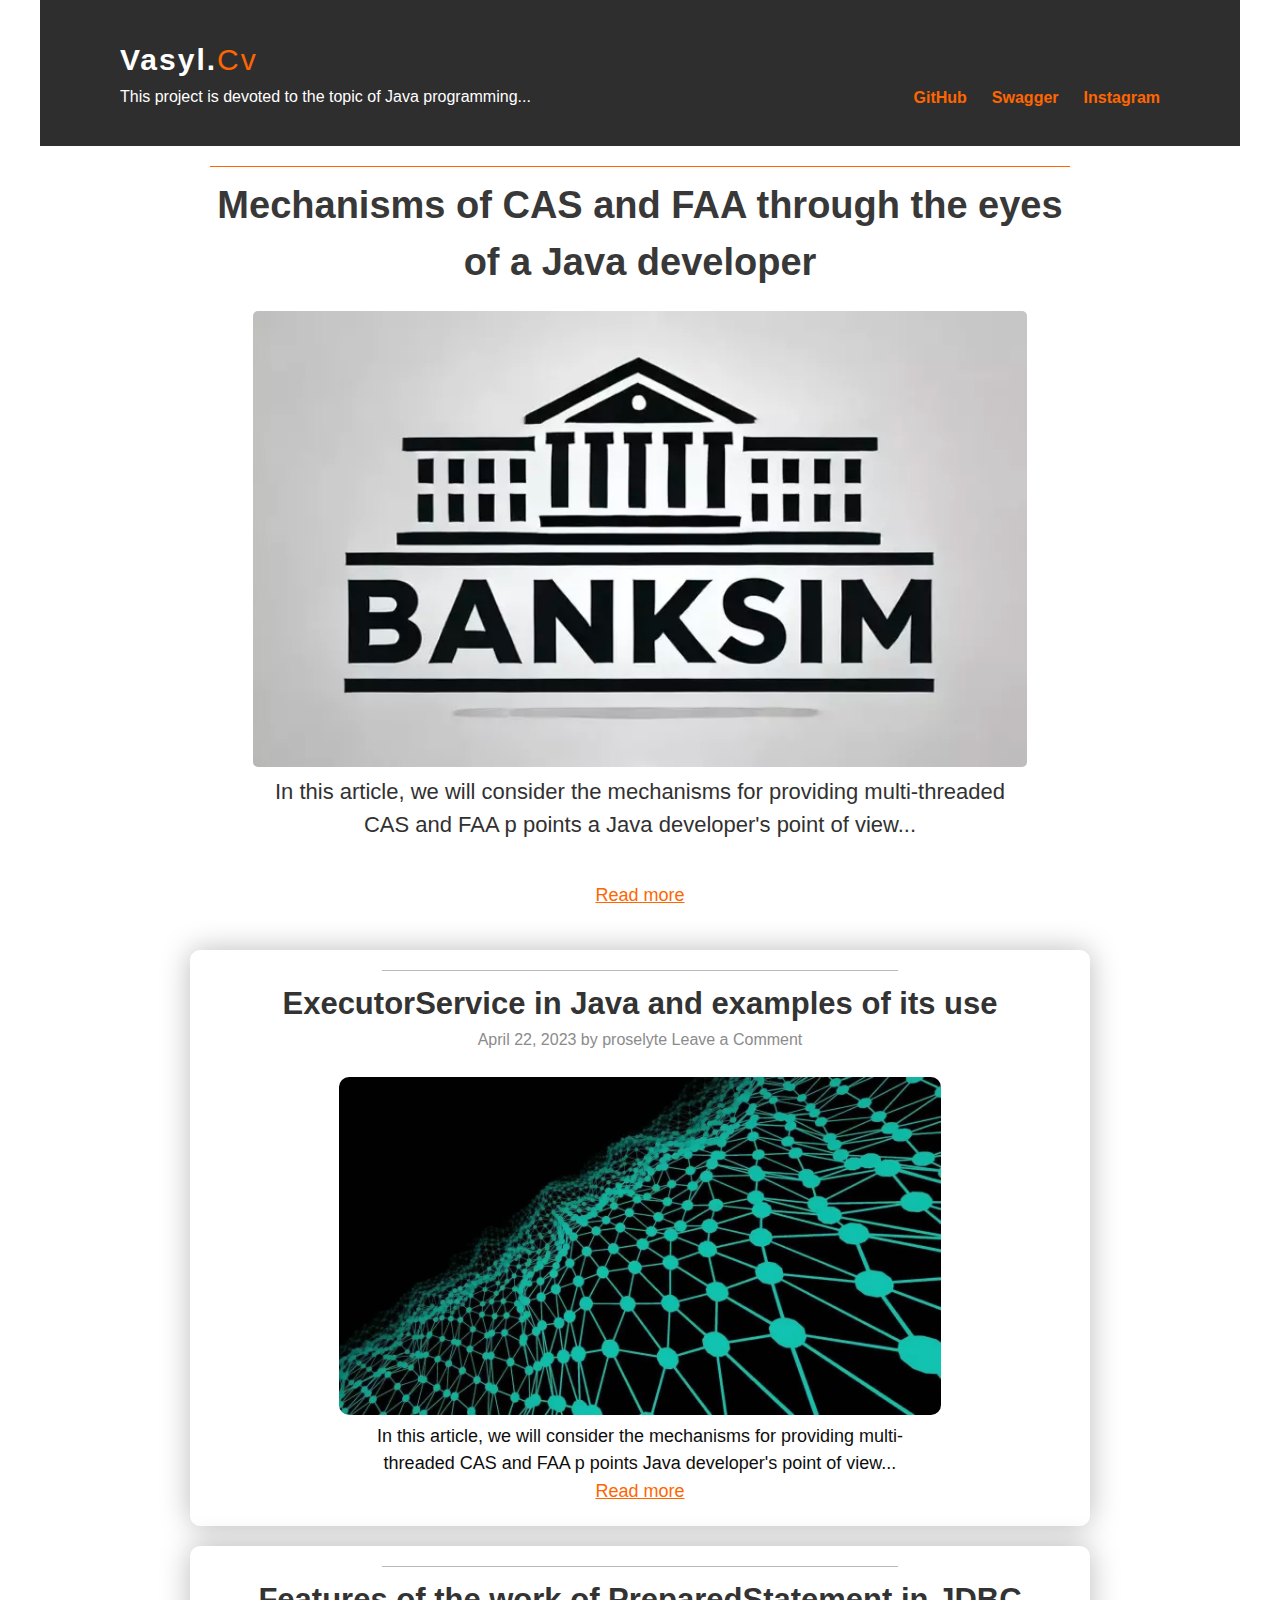
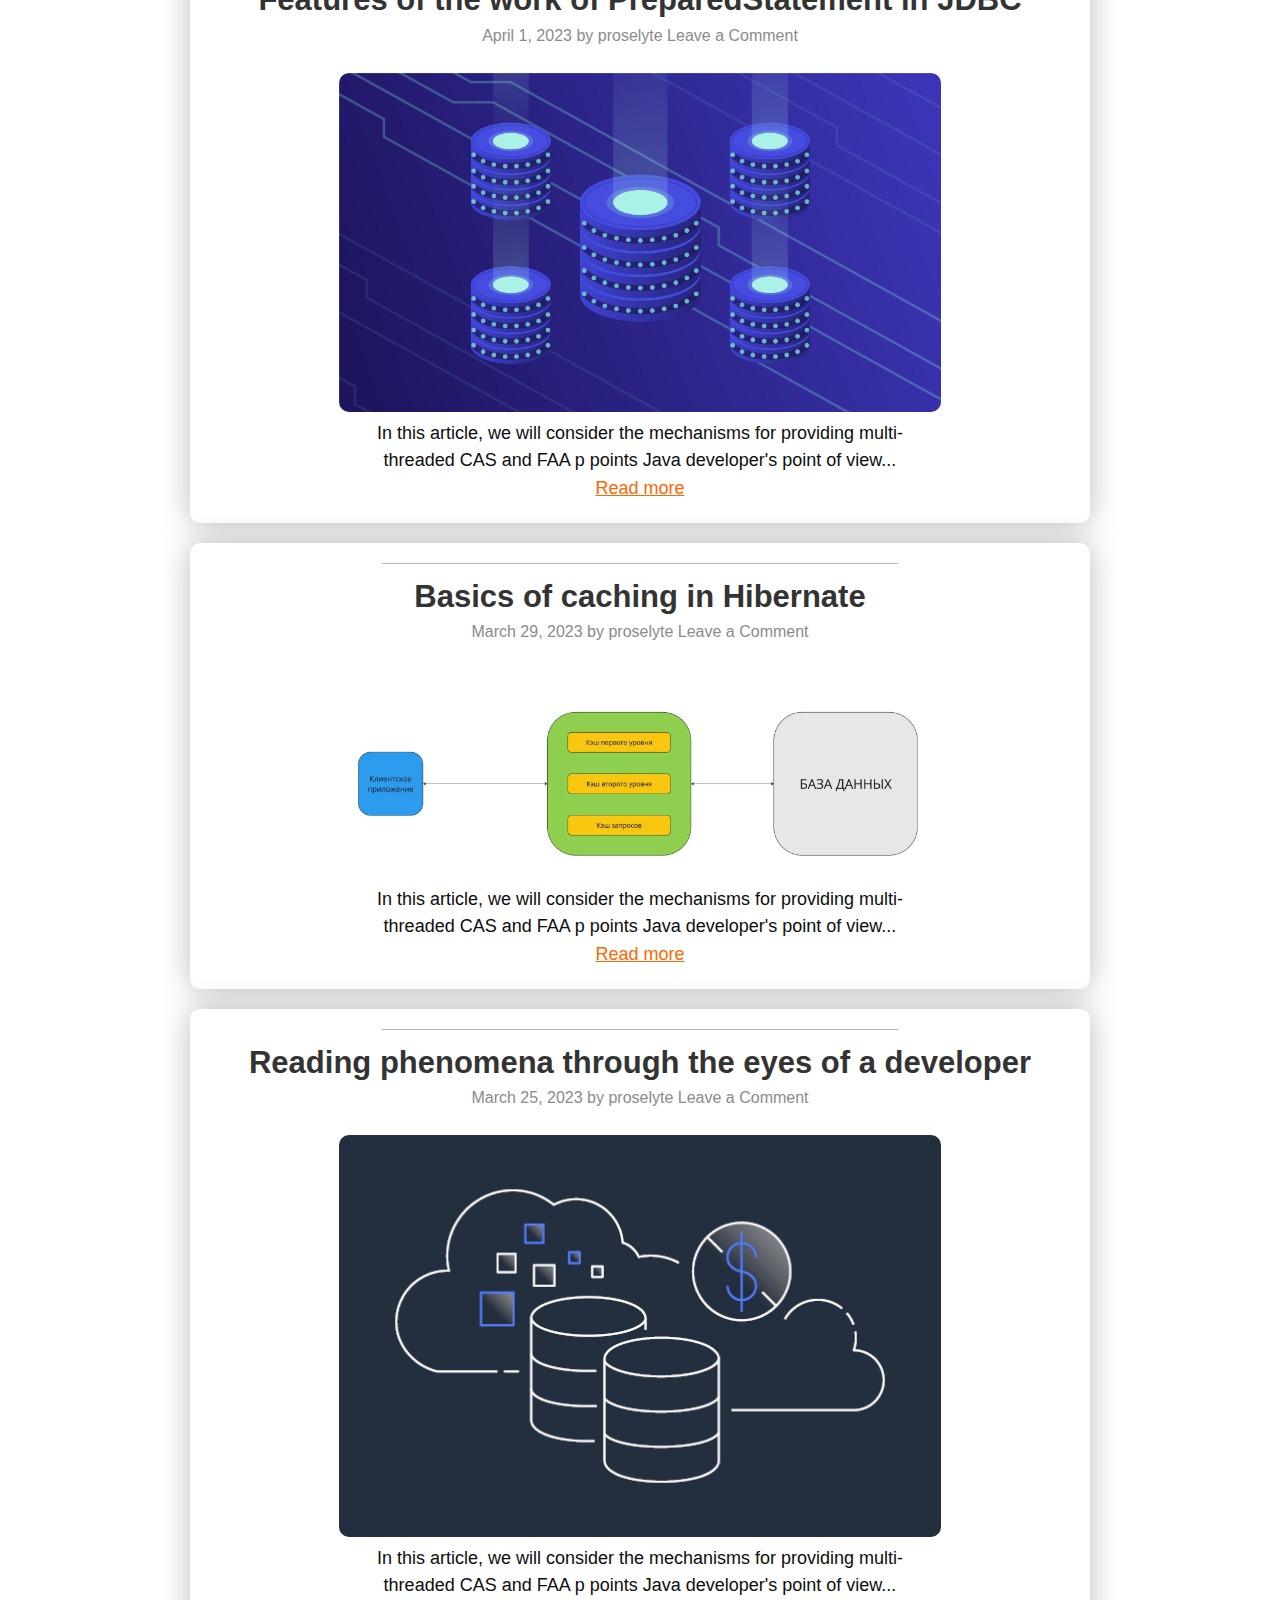
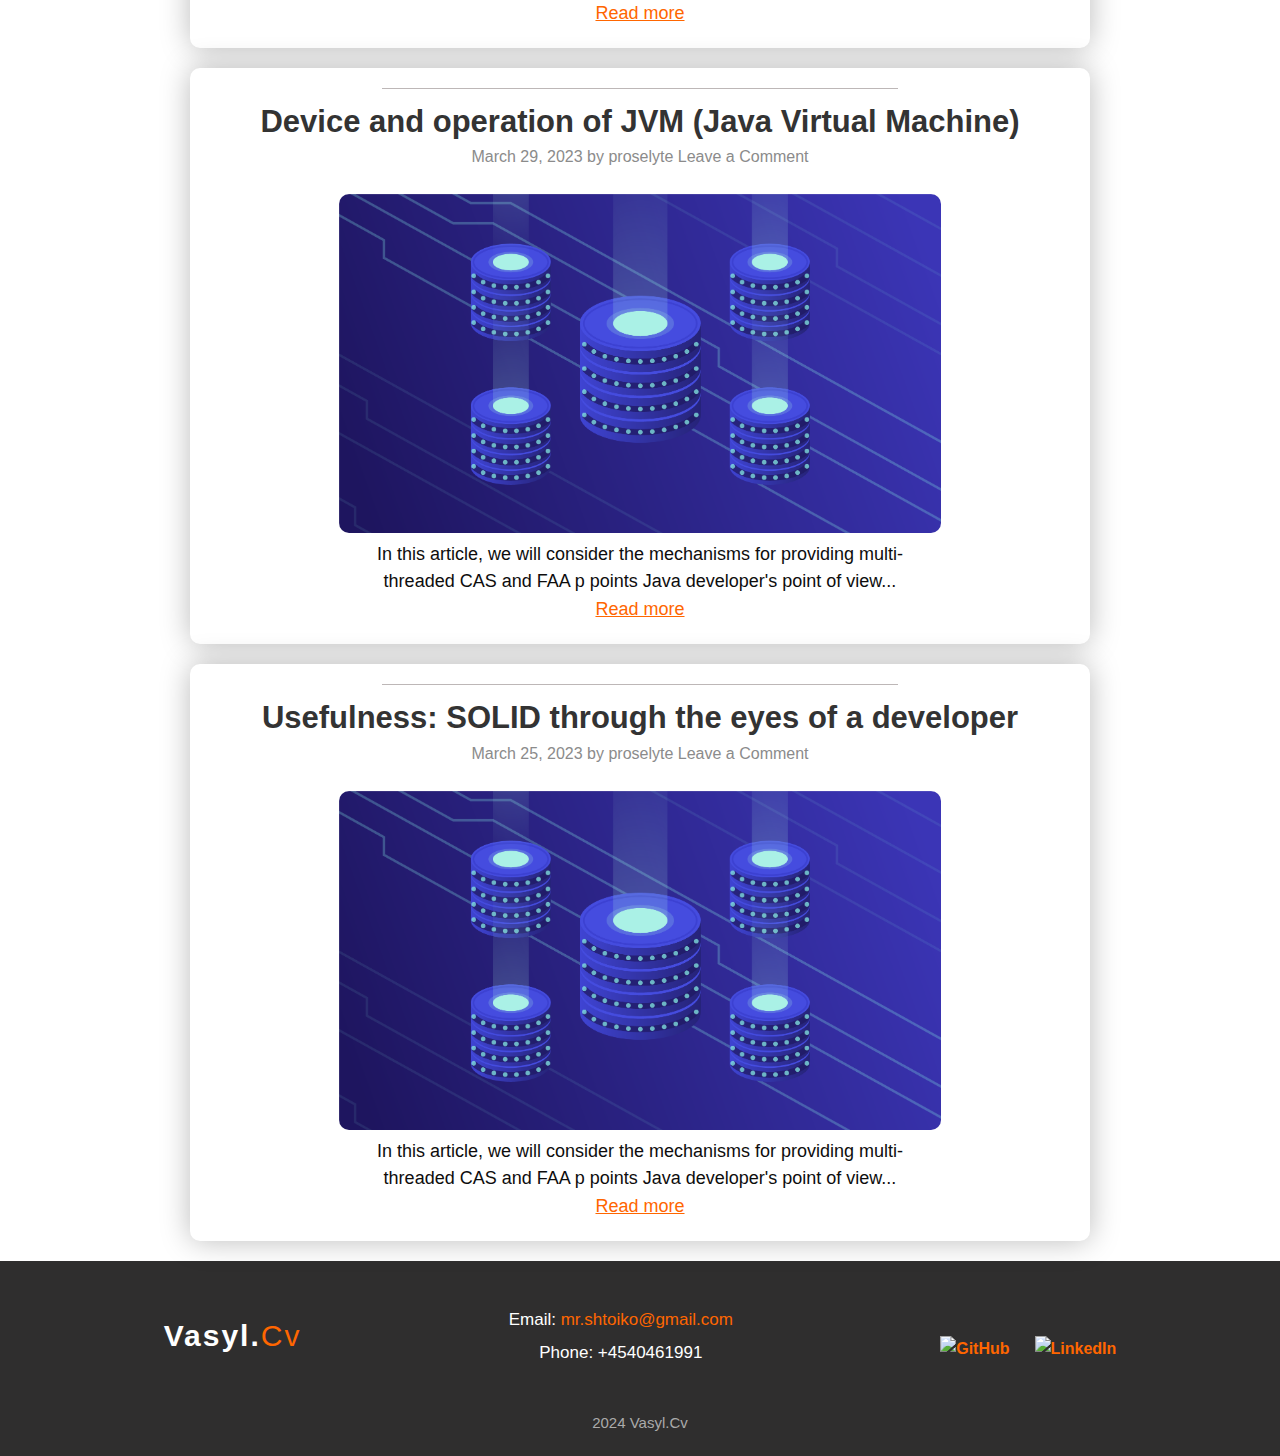
==== post.html @ ed732b1d "Init commit" ====
<!DOCTYPE html>
<html lang="uk">

<head>
  <meta charset="UTF-8">
  <meta name="viewport" content="width=device-width, initial-scale=1.0">
  <title>CV/Project</title>
  <link rel="stylesheet" href="css/styles.css">
  <link rel="stylesheet" href="css/responsive.css">
  <link rel="icon" type="image/png" href="./img/icons.png">
</head>

<body>
  <header>
    <div class="fixed-post" id="fixedPost">
      <div class="footer-logo">
        <div class="logo">
          <a href="index.html" class="logo-link">
            <h1 class="logo-vc">Vasyl.<span class="logo-span">Cv</span></h1>
          </a>
        </div>
        <p class="short-description">This project is devoted to the topic of Java programming...</p>
        <p class="full-description"></p>
      </div>

      <div class="social-linka">
        <a href="https://github.com/ShtoikoVasyl" class="social-linker">GitHub</a>
        <a href="https://www.linkedin.com/in/your-profile" class="social-linker">Swagger</a>
        <a href="https://www.instagram.com/your-profile" class="social-linker">Instagram</a>

      </div>
    </div>
  </header>
  <main>
    <div style="box-shadow:none" class="post">
      <div style="background-color: #ff6600;" class="liner"></div>
      <h2 class="text-block1">Mechanisms of CAS and FAA through the eyes of a Java developer</h2>
      <img class="img-postarsr" src="./img/block1.webp" alt="Зображення 1">

      <p class="shortes-text">In this article, we will consider the mechanisms for providing multi-threaded CAS and FAA
        p
        points
        a Java developer's point of view...</p>
      <div style="display: flex;
    flex-direction: column;
    justify-content: center;
    align-items: center;
    gap: 20px;" class="full-text-container">
        <div class="full">
          <img class="img-postar" src="./img/block3.webp" alt="Зображення 2">
          <p>CAS (Compare-and-Swap) is one of the most common mechanisms for atomic operations...</p>
        </div>

        <div class="full">
          <img class="img-postar" src="./img/block3.webp" alt="Зображення 2">
          <p>CAS (Compare-and-Swap) is one of the most common mechanisms for atomic operations...</p>
        </div>

        <div class="full">
          <img class="img-postar" src="./img/block3.webp" alt="Зображення 2">
          <p>CAS (Compare-and-Swap) is one of the most common mechanisms for atomic operations...</p>
        </div>
      </div>

      <a href="javascript:void(0);" class="read-more" onclick="toggleText(this)" style="color: #ff6600;">Read more</a>
    </div>

    <div class="post">
      <div class="line"></div>
      <h2 class="text-block">ExecutorService in Java and examples of its use</h2>
      <p class="parg-block">April 22, 2023 by proselyte Leave a Comment</p>
      <img class="img-post" src="./img/block2.webp" alt="Зображення 2">
      <p class="short-text">In this article, we will consider the mechanisms for providing multi-threaded CAS and FAA p
        points
        Java developer's point of view...</p>

      <div class="full-text-container">
        <p class="full-text">Contents of the article: Introduction 1.1. Definition of CAS and FAA 1.2. Justification of
          the importance of atomic
          operations 1.3. A brief overview of the use of CAS and FAA in multithreaded applications. CAS
          (Compare-and-Swap) 2.1.
          Description
          CAS mechanism 2.2. Examples of using CAS in Java 2.2.1. AtomicInteger, AtomicLong and other examples...</p>
      </div>

      <a href="javascript:void(0);" class="read-more" onclick="toggleText(this)" style="color: #ff6600;">Read more</a>
    </div>

    <div class="post">
      <div class="line"></div>
      <h2 class="text-block">Features of the work of PreparedStatement in JDBC</h2>
      <p class="parg-block">April 1, 2023 by proselyte Leave a Comment</p>
      <img class="img-post" src="./img/block3.webp" alt="Зображення 3">
      <p class="short-text">In this article, we will consider the mechanisms for providing multi-threaded CAS and FAA p
        points
        Java developer's point of view...</p>

      <div class="full-text-container">
        <p class="full-text">Contents of the article: Introduction 1.1. Definition of CAS and FAA 1.2. Justification of
          the importance of atomic
          operations 1.3. A brief overview of the use of CAS and FAA in multithreaded applications. CAS
          (Compare-and-Swap) 2.1.
          Description
          CAS mechanism 2.2. Examples of using CAS in Java 2.2.1. AtomicInteger, AtomicLong and other examples...</p>
      </div>

      <a href="javascript:void(0);" class="read-more" onclick="toggleText(this)" style="color: #ff6600;">Read more</a>
    </div>

    <div class="post">
      <div class="line"></div>
      <h2 class="text-block">Basics of caching in Hibernate</h2>
      <p class="parg-block">March 29, 2023 by proselyte Leave a Comment</p>
      <img class="img-post" src="./img/block4.webp" alt="Зображення 4">
      <p class="short-text">In this article, we will consider the mechanisms for providing multi-threaded CAS and FAA p
        points
        Java developer's point of view...</p>

      <div class="full-text-container">
        <p class="full-text">Contents of the article: Introduction 1.1. Definition of CAS and FAA 1.2. Justification of
          the importance of atomic
          operations 1.3. A brief overview of the use of CAS and FAA in multithreaded applications. CAS
          (Compare-and-Swap) 2.1.
          Description
          CAS mechanism 2.2. Examples of using CAS in Java 2.2.1. AtomicInteger, AtomicLong and other examples...</p>
      </div>

      <a href="javascript:void(0);" class="read-more" onclick="toggleText(this)" style="color: #ff6600;">Read more</a>
    </div>

    <div class="post">
      <div class="line"></div>
      <h2 class="text-block">Reading phenomena through the eyes of a developer</h2>
      <p class="parg-block">March 25, 2023 by proselyte Leave a Comment</p>
      <img class="img-post" src="./img/block5.webp" alt="Зображення 5">
      <p class="short-text">In this article, we will consider the mechanisms for providing multi-threaded CAS and FAA p
        points
        Java developer's point of view...</p>

      <div class="full-text-container">
        <p class="full-text">Contents of the article: Introduction 1.1. Definition of CAS and FAA 1.2. Justification of
          the importance of atomic
          operations 1.3. A brief overview of the use of CAS and FAA in multithreaded applications. CAS
          (Compare-and-Swap) 2.1.
          Description
          CAS mechanism 2.2. Examples of using CAS in Java 2.2.1. AtomicInteger, AtomicLong and other examples...</p>
      </div>

      <a href="javascript:void(0);" class="read-more" onclick="toggleText(this)" style="color: #ff6600;">Read more</a>
    </div>

    <div class="post">
      <div class="line"></div>
      <h2 class="text-block">Device and operation of JVM (Java Virtual Machine)</h2>
      <p class="parg-block">March 29, 2023 by proselyte Leave a Comment</p>
      <img class="img-post" src="./img/block3.webp" alt="Зображення 6">
      <p class="short-text">In this article, we will consider the mechanisms for providing multi-threaded CAS and FAA p
        points
        Java developer's point of view...</p>

      <div class="full-text-container">
        <p class="full-text">Contents of the article: Introduction 1.1. Definition of CAS and FAA 1.2. Justification of
          the importance of atomic
          operations 1.3. A brief overview of the use of CAS and FAA in multithreaded applications. CAS
          (Compare-and-Swap) 2.1.
          Description
          CAS mechanism 2.2. Examples of using CAS in Java 2.2.1. AtomicInteger, AtomicLong and other examples...</p>
      </div>

      <a href="javascript:void(0);" class="read-more" onclick="toggleText(this)" style="color: #ff6600;">Read more</a>
    </div>

    <div class="post">
      <div class="line"></div>
      <h2 class="text-block">Usefulness: SOLID through the eyes of a developer</h2>
      <p class="parg-block">March 25, 2023 by proselyte Leave a Comment</p>
      <img class="img-post" src="./img/block3.webp" alt="Зображення 3">
      <p class="short-text">In this article, we will consider the mechanisms for providing multi-threaded CAS and FAA p
        points
        Java developer's point of view...</p>

      <div class="full-text-container">
        <p class="full-text">Contents of the article: Introduction 1.1. Definition of CAS and FAA 1.2. Justification of
          the importance of atomic
          operations 1.3. A brief overview of the use of CAS and FAA in multithreaded applications. CAS
          (Compare-and-Swap) 2.1.
          Description
          CAS mechanism 2.2. Examples of using CAS in Java 2.2.1. AtomicInteger, AtomicLong and other examples...</p>
      </div>

      <a href="javascript:void(0);" class="read-more" onclick="toggleText(this)" style="color: #ff6600;">Read more</a>
    </div>
  </main>

  <footer class="footer">
    <div id="contact" class="container-footer">
      <div class="container-foot">
        <div class="footer-logo">
          <div class="logo">
            <h1 class="logo-vc">Vasyl.<span class="logo-span">Cv</span></h1>
          </div>
        </div>

        <div class="footer-contact">
          <p>Email: <a href="mailto:mr.shtoiko@gmail.com">mr.shtoiko@gmail.com</a></p>
          <p>Phone: +4540461991</p>
        </div>

        <div class="social-links">
          <a href="https://github.com/ShtoikoVasyl" class="social-link" target="_blank">
            <img src="https://img.icons8.com/ios-glyphs/30/ffffff/github.png" alt="GitHub">
          </a>
          <a href="https://linkedin.com/in/vasyl-shtoiko" class="social-link" target="_blank">
            <img src="https://img.icons8.com/ios-glyphs/30/ffffff/linkedin.png" alt="LinkedIn">
          </a>
        </div>
      </div>
      <p class="footer-rights">2024 Vasyl.Cv</p>
    </div>
  </footer>

  <script src="pejgin.js"></script>
</body>

</html>
---- css/styles.css ----
* {
  margin: 0;
  padding: 0;
  box-sizing: border-box;
}

html {
  scroll-behavior: smooth;
}

html,
body {
  height: 100%;
}

body {
  color: #333;
  font-family: 'Helvetica Neue', Helvetica, Arial, sans-serif;
  font-size: 16px;
  font-weight: 400;
  line-height: 1.625;
  background-color: #fff;
}

/* header */

header {
  background-color: #2f2e2e;
  color: #fff;
  padding: 15px 60px;

  max-width: 1200px;
  margin: 0 auto;
}

header .container {
  display: flex;
  justify-content: space-between;
  align-items: center;
  max-width: 1200px;
  margin: 0 auto;
}

.logo-vc {
  font-size: 34px;
  font-weight: 600;
  color: #fff;
  letter-spacing: 1px;
}

.logo-span {
  font-weight: 400;
  color: #ddd;
}

.logo-vc:hover {
  color: #f5f5f5;
  transition: color 0.3s ease;
}

.logo-span:hover {
  color: #ccc;
}

nav .nav-logo {
  list-style: none;
  display: flex;
  gap: 60px;
  margin-right: 40px;
}

nav ul li a {
  text-decoration: none;
  color: #fff;
  transition: color 0.3s;
}

nav ul li a:hover {
  color: #ff6600;
}

.hero-section {
  background-color: #ffffff;
  padding: 60px 20px;
  display: flex;
  align-items: center;
  justify-content: center;
}

.social-links {
  margin-top: 25px;
  display: flex;
  justify-content: center;
  gap: 15px;
}

.social-link {
  text-decoration: none;
  color: #ff6600;
  font-weight: bold;
  transition: color 0.3s;
}

.social-link:hover {
  color: #313030;
}

.container-hero-content {
  max-width: 1200px;
  display: flex;
  flex-direction: row;
  gap: 50px;
}

.profile-photo {
  /* width: 350px; */
  min-width: 300px;
  max-width: 100%;

  height: auto;
  border-radius: 10px;
  object-fit: cover;
}

.hero-text {
  max-width: 600px;
}

h1 {
  font-size: 48px;
  color: #3a3a3a;
}

.job-title {
  font-size: 30px;
  color: #363535;
  margin: 10px 0;
}

.intro {
  font-size: 18px;
  color: #333;
  margin-bottom: 18px;
}

.contact {
  font-size: 16px;
  color: #333;
}

.contact a {
  color: #68696a;
  text-decoration: none;
  font-weight: bold;
}

.contact a:hover {
  text-decoration: underline;
}

.gray-section {
  padding: 50px 20px;

}

/* < !-- Skills Section --> */

.text-java {
  font-size: 18px;
  color: #363535;
  margin: 10px 0 auto;
  width: 100%;
  text-align: center;
}

.skills-section {
  padding: 40px 0;
  background-color: #f9f9f9;
}

.skills-grid {
  display: flex;
  justify-content: space-around;
  max-width: 1200px;
  margin: 0 auto;
}

.skills-column {
  width: 35%;
}

.skills-column h3 {
  font-size: 32px;
  margin-bottom: 15px;
  color: #333;
}

.skills-column ul {
  list-style-type: none;
  padding: 0;

}

.skills-column li {
  font-size: 18px;
  margin-bottom: 10px;
  padding-left: 10px;
  position: relative;
}

.skills-column li::before {
  content: "✔";
  position: absolute;
  left: -10px;
  color: #ff6600;
}

.noti {
  border-top: 2px solid #000000;
  width: 97%;
  margin: 20px auto;
}

.experience-section {
  padding: 40px 20px;
  background-color: #f8f8f8;
}

.experience-grid {
  max-width: 900px;
  margin: 0 auto;
  display: flex;
  flex-direction: column;
  gap: 30px;
}

.experience-item {
  background-color: white;
  padding: 20px;
  border-radius: 8px;
  box-shadow: 0 8px 8px rgba(0, 0, 0, 0.1);
  transition: box-shadow 0.3s ease;
}

.experience-item:hover {
  box-shadow: 0 4px 16px rgba(0, 0, 0, 0.2);
}

.experience-item h3 {
  font-size: 26px;
  color: #282727;
  margin-bottom: 7px;
}

.text-grid {
  font-size: 18px;
  color: #282727;
  margin-bottom: 5px;
  margin-top: 7px;
}

.experience-item .company {
  font-size: 16px;
  color: #908d8d;
  margin-bottom: 10px;
}

.experience-item ul {
  list-style-type: disc;
  padding-left: 20px;
}

.experience-item ul li {
  font-size: 16px;
  margin-bottom: 5px;
}

.container-gray {
  max-width: 1200px;
  margin: 0 auto;
}

.text-gray {
  font-size: 38px;
  color: #3a3a3a;
  text-align: center;
  margin-bottom: 30px;
}

.info-grid {
  display: flex;
  gap: 40px;
  margin-bottom: 40px;
}

.info-image img {
  max-width: 100%;
  border-radius: 10px;
}

ul {
  list-style-type: disc;
  padding-left: 20px;
}

.stats-grid {
  display: flex;
  justify-content: space-between;
  text-align: center;
  gap: 20px;
}

.stat-item {
  background-color: #ffffff;
  padding: 20px;
  border-radius: 10px;
  flex: 1;
}


.text-gray1 {
  font-size: 38px;
  color: #3a3a3a;
  text-align: center;
  margin-bottom: 40px;
  font-weight: bold;
  text-transform: uppercase;
  letter-spacing: 1px;
}

.timeline {
  position: relative;
  max-width: 900px;
  margin: 0 auto;
  padding: 20px 0;
}

.timeline-item {
  display: flex;
  justify-content: flex-start;
  align-items: center;
  margin-bottom: 30px;
  position: relative;
}

.timeline-icon {
  width: 60px;
  height: 60px;
  border-radius: 50%;
  display: flex;
  justify-content: center;
  align-items: center;
  margin-right: 20px;
}

.timeline-icon img {
  width: 45px;
  height: 45px;
}

.timeline-content {
  background-color: #e6e6e663;
  padding: 20px;
  border-radius: 8px;
  box-shadow: 0 2px 8px rgb(26 26 26 / 58%);
  flex-grow: 1;
}

.text-item {
  font-size: 26px;
  color: #181818;
  margin: 0 0 5px;
  font-weight: 600;
}

.timeline-content .date {
  font-size: 15px;
  color: #858484;
  margin-bottom: 10px;
  display: block;
}

.paragr {
  font-size: 17px;
  margin: 0;
  line-height: 1.6;
}

@media (max-width: 768px) {
  .timeline {
    padding: 0 20px;
  }

  .timeline-icon {
    margin-bottom: 10px;
  }
}

/* footer */
.footer {
  background-color: #2f2e2e;
  color: #fff;
  padding: 20px 0;
  text-align: center;
}

.container-footer {
  display: flex;
  flex-direction: column;
  align-items: center;
}

.container-foot {
  display: flex;
  justify-content: space-around;
  align-items: center;
  max-width: 1200px;
  width: 100%;
  padding: 20px;
  flex-wrap: wrap;
}

/* Лого */
.footer-logo .logo-vc {
  font-size: 30px;
  font-weight: bold;
  color: #fff;
  margin: 0;
  letter-spacing: 2px;
}

.footer-logo .logo-span {
  color: #ff6600;
}

/* Контактна інформація */
.footer-contact p {
  margin: 5px 0;
  font-size: 17px;
}

.footer-contact a {
  color: #ff6600;
  text-decoration: none;
}

.footer-contact a:hover {
  text-decoration: underline;
}

/* Соціальні лінки */
.social-links {
  display: flex;
  gap: 25px;
}

.social-link img {
  width: 40px;
  height: 40px;
  transition: transform 0.3s ease;
}

.social-link:hover img {
  transform: scale(1.2);
}

.footer-rights {
  margin-top: 20px;
  font-size: 15px;
  color: #aaa;
}

@media (max-width: 768px) {
  .container {
    flex-direction: column;
    align-items: center;
    text-align: center;
  }

  .social-links {
    margin-top: 20px;
  }
}

/*  */

.fixed-post {
  background-color: #2f2e2e;
  padding: 20px;
  width: 100%;
  top: 0;
  left: 0;
  z-index: 10;
  overflow: hidden;
  max-height: 150px;
  transition: max-height 0.3s ease-in-out;

  display: flex;
  align-items: center;
  justify-content: space-between;
  align-content: center;
  flex-wrap: nowrap;
  flex-direction: row;
}

.social-linka {
  display: flex;
  gap: 25px;
  font-size: 16px;
  margin-top: 50px;
}


.social-linker {
  text-decoration: none;
  color: #ff6600;
  font-weight: bold;
  transition: color 0.3s;
}

.social-linker:hover {
  color: #ffffff;
}

.full-description {
  display: none;
  margin-top: 10px;
}

#postContainer {
  display: none;
  margin-top: 200px;
  padding: 20px;
}

.logo-link {
  text-decoration: none;
  color: inherit;
}

.full-text-container {
  max-height: 0;
  opacity: 0;
  overflow: hidden;
  transition: max-height 0.5s ease, opacity 0.5s ease;
}

.full-text-container.open {
  max-height: max-content;
  opacity: 1;
}

.short-text {
  display: block;
  width: 64%;
  margin: 0 auto;
  font-size: 18px;
  line-height: 1.5;
  color: #0e0d0d;
}

.full-text {
  width: 64%;
  margin: 0 auto;
  font-size: 18px;
  line-height: 1.5;
  color: #0e0d0d;
}

.read-more {
  font-size: 18px;
}

main {
  display: flex;
  flex-direction: column;
  justify-content: center;
  align-items: center;
  padding: 0 20px;
}

.post {
  background-color: white;
  padding: 20px;
  margin-bottom: 20px;
  border-radius: 10px;
  box-shadow: 0 0 30px rgb(0 0 0 / 27%);
  text-align: center;
  max-width: 900px;
}

.img-postar {
  width: 100%;
}

.liner {
  margin: 0 auto;
  width: 100%;
  height: 1px;
  background-color: #bdb7b7;
  margin-bottom: 10px;
}

.post-glav {
  background-color: white;
  padding: 20px;
  margin-bottom: 20px;
  border-radius: 10px;
  text-align: center;
  max-width: 1200px;
}


.img-postarsr {
  width: 90%;
  height: auto;
  border-radius: 5px;
  margin-top: 20px;

}

.full {
  display: flex;
  align-content: center;
  justify-content: center;
  align-items: center;
  gap: 40px;
  width: 90%;
  margin: 0 auto;
}

.img-postar {
  max-width: 100%;
  height: auto;
  border-radius: 5px;
  width: 360px;
  height: 160px;
}

#toggleButton {
  padding: 10px 20px;
  margin-top: 10px;
  background-color: #ff6600;
  color: white;
  border: none;
  border-radius: 5px;
  cursor: pointer;
}

#toggleButton:hover {
  background-color: #d55a07;
}

/* Стилі для лінії перед блоком */
.line {
  margin: 0 auto;
  width: 60%;
  height: 1px;
  background-color: #bdb7b7;
  margin-bottom: 10px;
}

.text-block {
  font-size: 31px;
  line-height: 1.5;
  color: #333;
}

.text-block1 {
  font-size: 38px;
  line-height: 1.5;
  color: #393838;
}

.img-post {
  width: 70%;
  border-radius: 10px;
  height: auto;
}

.shortes-text {
  display: block;
  width: 90%;
  margin: 0 auto;
  font-size: 22px;
  line-height: 1.5;
  color: #323131;
  margin-bottom: 40px;
}

.parg-block {
  font-size: 16px;
  line-height: 1.5;
  color: #8b8b8b;
  margin-bottom: 25px;
}

.parg-block1 {
  font-size: 18px;
  line-height: 1.5;
  color: #0e0d0d;
  width: 64%;
  margin: 0 auto;
}

.prifile-section {
  background: linear-gradient(135deg, #ffffff, #d7d3c9, #ffffff);
  max-width: 1200px;
  padding: 40px 20px;
  margin: 0 auto;
}



.container-hero-content {
  display: flex;
  justify-content: center;
  align-items: center;
  flex-wrap: nowrap;
  /* flex-wrap: wrap; дозволить елементам переноситися */

  flex-direction: row;
}

.profile-foto {
  min-width: 360px;
}

.profile-foto-square {
  /* max-width: 100%; */
  /* width: 200px; */
  min-width: 300px;

  height: 200px;
  object-fit: cover;
  margin-right: 30px;
  border: 5px solid #ff6600;
  /* Orange border */
  box-shadow: 0 4px 15px rgba(0, 0, 0, 0.1);
  /* Soft shadow */
}

.hero-text {
  max-width: 600px;
}

.intro {
  font-size: 1.1rem;
  line-height: 1.5;
  color: #333;
  /* Dark gray text */
  margin-bottom: 20px;
}

.btn-prfil {
  background-color: #ff6600;
  color: white;
  border: none;
  padding: 15px 50px;
  border-radius: 10px;
  cursor: pointer;
  font-size: 1.2rem;
  font-weight: bold;
  transition: background-color 0.3s ease;
}

.btn-prfil:hover {
  background-color: #e65c00;
  /* Darker orange */
}
---- css/responsive.css ----
/* Вирівнювання для маленьких екранів */
@media (max-width: 768px) {
  * {
    margin: 0;
    padding: 0;
    box-sizing: border-box;
  }

  html {
    scroll-behavior: smooth;
  }

  body {
    font-family: 'Poppins', sans-serif;
    background-color: #fff;
    color: #333;
  }

  header {
    padding: 15px 10px;
  }

  header .container {
    flex-direction: column;
    align-items: center;
    display: flex;
    gap: 10px;
  }

  .logo-vc {
    font-size: 28px;
  }

  nav .nav-logo {
    gap: 20px;
  }

  .hero-section {
    padding: 40px 20px;
  }

  .hero-text {
    max-width: 600px;
    text-align: center;
  }

  .gray-section {
    padding: 20px;
  }

  .noti {
    border-top: 2px solid #000000;
    width: 97%;
    margin: 20px auto;
    margin-top: -10px;
  }


  .text-gray {
    font-size: 38px;
    color: #3a3a3a;
    text-align: center;

  }

  .text-java {
    font-size: 18px;
    color: #363535;
    margin: 10px 0;
  }

  .info-image img {
    width: 100%;
    border-radius: 10px;
    height: 154px;

  }

  .skills-column h3 {
    font-size: 30px;
    margin-bottom: 15px;
    color: #333;
  }


  .skills-column li {
    font-size: 17px;
    margin-bottom: 7px;
    padding-left: 10px;
    position: relative;
  }

  .container-hero-content {
    flex-direction: column;
    align-items: center;
  }

  .profile-photo {
    width: 85%;
  }

  h1 {
    font-size: 38px;
  }

  .job-title {
    font-size: 24px;
  }

  .intro {
    font-size: 18px;
  }

  .contact {
    font-size: 16px;
  }

  .skills-grid {
    flex-direction: column;
    align-items: center;
  }

  .skills-column {
    width: 90%;
    margin-bottom: 20px;
    margin-left: 20px;
  }

  .experience-grid {
    flex-direction: column;
  }

  .experience-item {
    width: 100%;
  }

  .experience-section {
    padding: 50px 20px;
    background-color: #edecec;
  }

  .info-grid {
    flex-direction: column;
    align-items: center;
  }

  .stats-grid {
    flex-direction: column;
    gap: 20px;
  }

  .timeline {
    padding: 0 10px;
  }

  .timeline-content {
    background-color: #e6e6e663;
    padding: 20px;
    border-radius: 8px;
    box-shadow: 0 2px 8px rgb(26 26 26 / 58%);
    flex-grow: 1;
  }

  .container-foot {
    justify-content: space-between;
    align-items: center;
    max-width: 1200px;
    width: 100%;
    flex-wrap: wrap;
    display: flex;
    flex-direction: column;
    padding: 0;
  }

  .timeline-icon {
    margin-bottom: 10px;
  }

  .footer-contact p {
    font-size: 15px;
  }

  .footer-contact a {
    font-size: 15px;
  }

  .footer-rights {
    font-size: 14px;
  }

  /*  */

  .fixed-post {
    background-color: #2f2e2e;
    padding: 20px;
    position: fixed;
    width: 100%;
    top: 0;
    left: 0;
    z-index: 10;
    overflow: hidden;
    max-height: 180px;
    transition: max-height 0.3s ease-in-out;
    text-align: center;

    display: flex;
    flex-direction: column;
    align-items: center;
    justify-content: center;
  }


  .social-linka {
    display: flex;
    gap: 25px;
    font-size: 16px;
    margin-top: 5px;
  }

  #postContainer {
    display: none;
    margin-top: 165px;
    padding: 10px;
  }

  .line {
    margin: 0 auto;
    width: 100%;
    height: 1px;
    background-color: #bdb7b7;
    margin-bottom: 10px;
  }


  .text-block {
    font-size: 22px;
    line-height: 1.2;
    color: #333;
    text-align: left;
  }

  .parg-block {
    font-size: 14px;
    color: #8b8b8b;
    margin-top: 5px;
    margin-bottom: 25px;
    text-align: left;
  }

  .img-postarsr {
    width: 100%;
    height: auto;
    border-radius: 5px;

  }

  .img-post {
    width: 90%;
    border-radius: 10px;
    height: auto;
  }

  .img-postar {
    max-width: 70%;
    height: auto;
    border-radius: 5px;
    width: 360px;
    height: 160px;
  }

  .parg-block1 {
    font-size: 16px;
    color: #636161;
    width: 100%;
    margin: 0 auto;
    text-align: left;
    margin-top: 20px;
  }

  .logo-link {
    text-decoration: none;
    color: inherit;
  }

  .full-text-container {
    max-height: 0;
    opacity: 0;
    overflow: hidden;
    transition: max-height 0.5s ease, opacity 0.5s ease;
  }

  .full-text-container.open {
    opacity: 1;
  }

  .short-text {
    width: 100%;
    margin: 0 auto;
    font-size: 16px;
    font-weight: 400;
    line-height: 1.625;
    color: #333;
  }

  .full-text {
    width: 100%;
    margin: 0 auto;
    font-size: 16px;
    font-weight: 400;
    line-height: 1.625;
    color: #333;
  }

  .read-more {
    font-size: 16px;
  }

  .text-block1 {
    font-size: 30px;
    line-height: 1.3;
    color: #393838;
    margin-bottom: 20px;
    margin-top: 20px;
  }

  .post {
    background-color: white;
    padding: 20px;
    margin-bottom: 16px;
    border-radius: 10px;
    box-shadow: 0 0 30px rgb(0 0 0 / 27%);
    text-align: center;
    max-width: 1200px;
  }


  .liner {
    margin: 0 auto;
    width: 100%;
    height: 1px;
    background-color: #bdb7b7;
    margin-bottom: 10px;
    margin-top: 145px;
  }


  .shortes-text {
    display: block;
    width: auto;
    margin: 0 auto;
    font-size: 16px;
    line-height: 1.3;
    color: #323131;
    margin-bottom: 30px;
  }


  .full {
    display: flex;
    align-content: center;
    justify-content: center;
    align-items: center;
    gap: 17px;
    width: 100%;
    margin: 0 auto;
    flex-direction: column;
  }
}
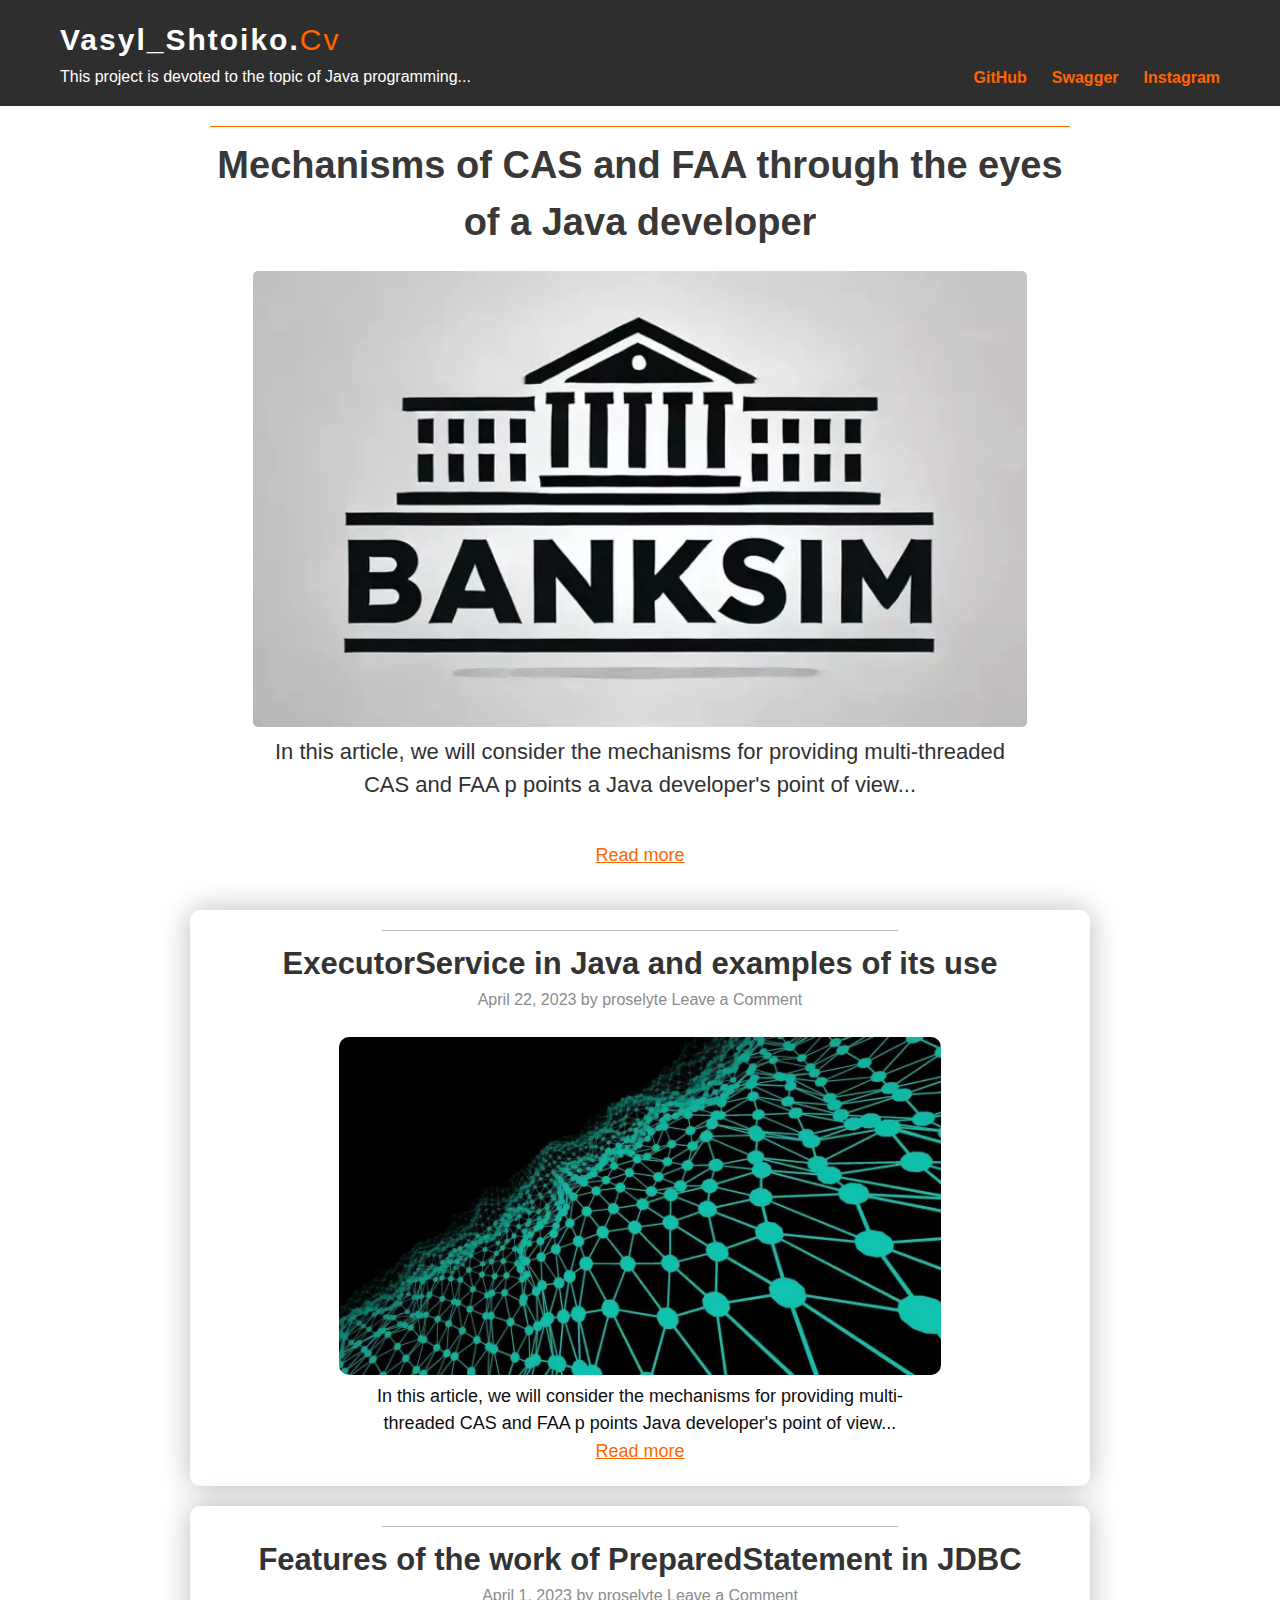
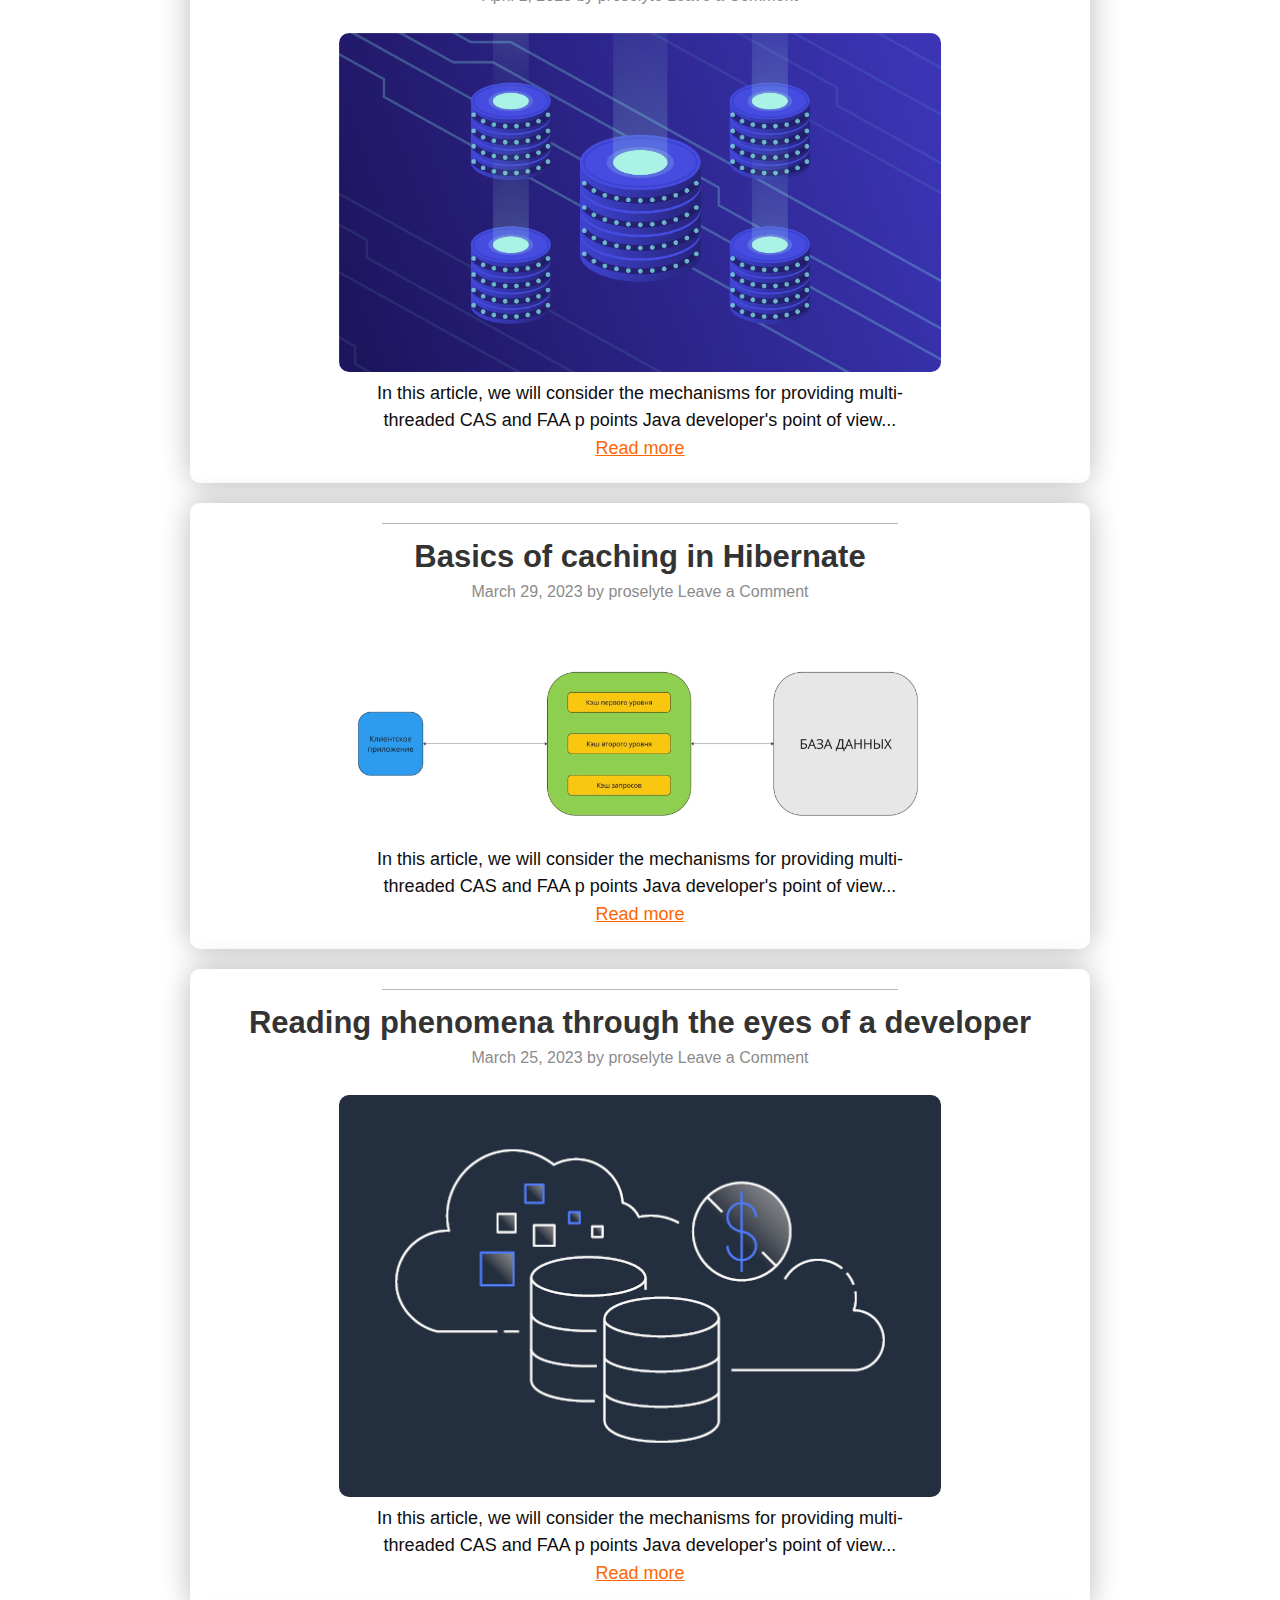
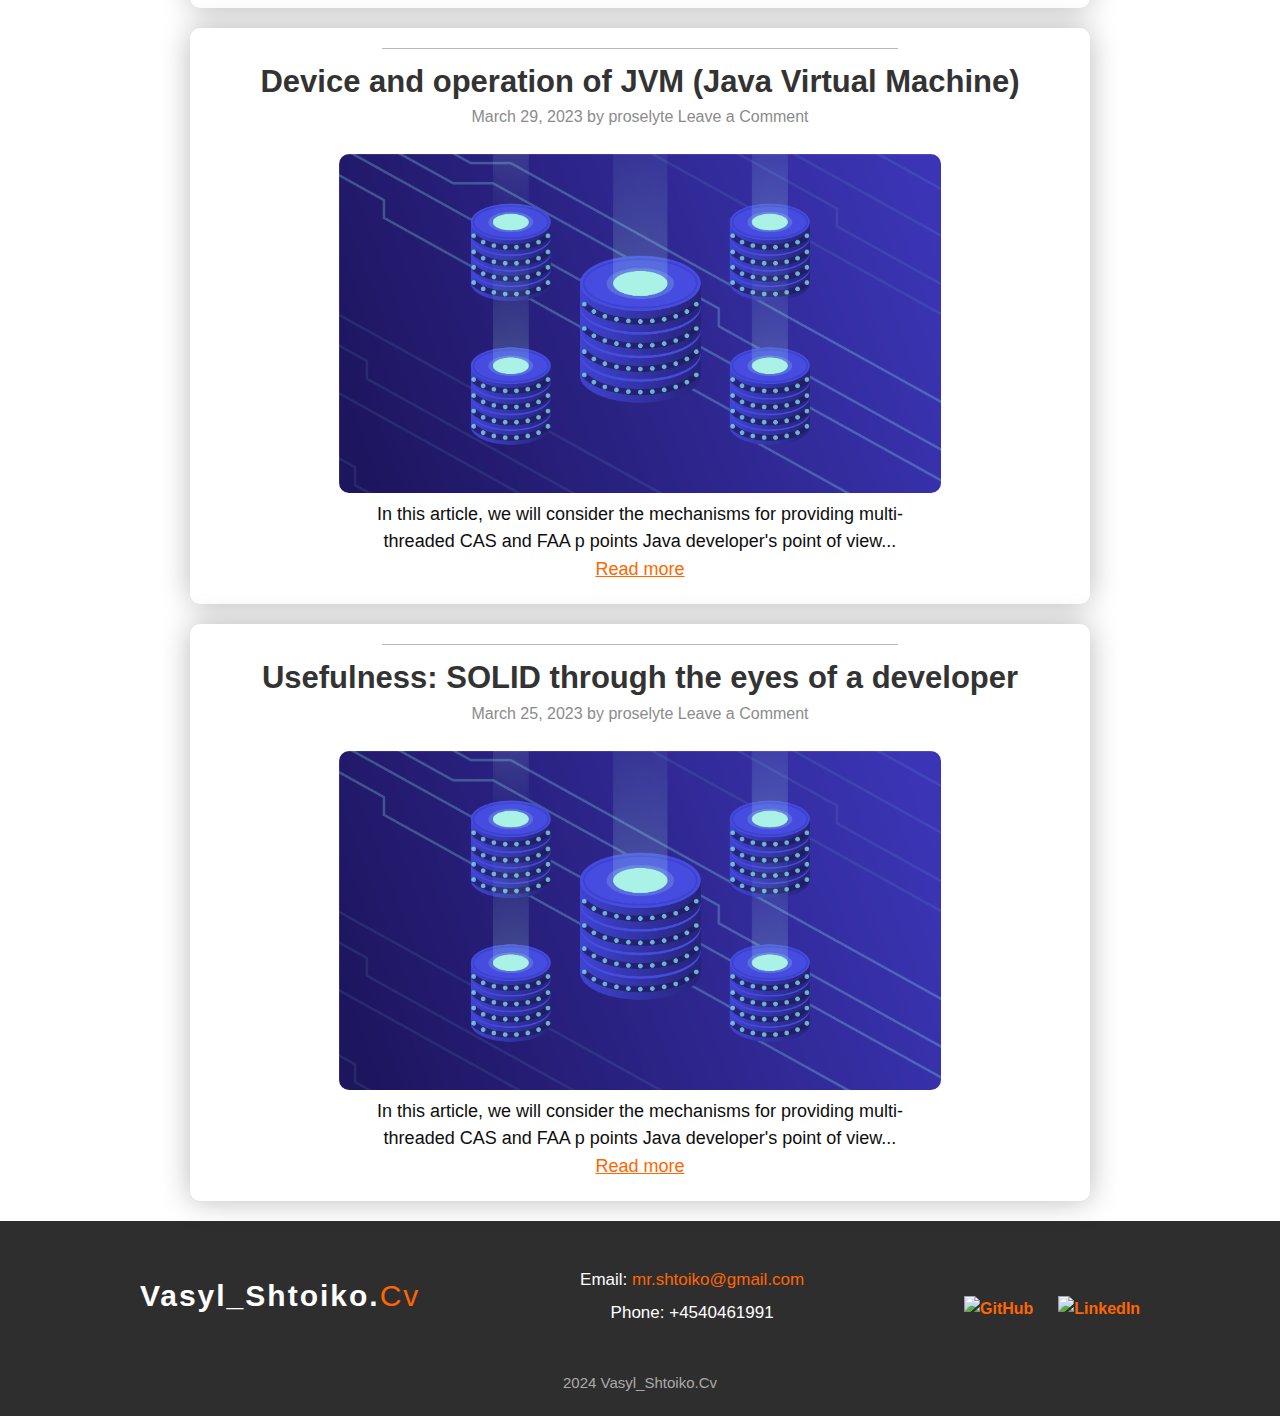
==== commit 1eb5eaff: "Edited text in page" ====
--- a/post.html
+++ b/post.html
@@ -12,11 +12,11 @@
 
 <body>
   <header>
-    <div class="fixed-post" id="fixedPost">
+    <div class="container" id="fixedPost">
       <div class="footer-logo">
         <div class="logo">
           <a href="index.html" class="logo-link">
-            <h1 class="logo-vc">Vasyl.<span class="logo-span">Cv</span></h1>
+            <h1 class="logo-vc">Vasyl_Shtoiko.<span class="logo-span">Cv</span></h1>
           </a>
         </div>
         <p class="short-description">This project is devoted to the topic of Java programming...</p>
@@ -197,7 +197,7 @@
       <div class="container-foot">
         <div class="footer-logo">
           <div class="logo">
-            <h1 class="logo-vc">Vasyl.<span class="logo-span">Cv</span></h1>
+            <h1 class="logo-vc">Vasyl_Shtoiko.<span class="logo-span">Cv</span></h1>
           </div>
         </div>
 
@@ -215,7 +215,7 @@
           </a>
         </div>
       </div>
-      <p class="footer-rights">2024 Vasyl.Cv</p>
+      <p class="footer-rights">2024 Vasyl_Shtoiko.Cv</p>
     </div>
   </footer>
 
--- a/css/styles.css
+++ b/css/styles.css
@@ -28,12 +28,13 @@
   background-color: #2f2e2e;
   color: #fff;
   padding: 15px 60px;
-
-  max-width: 1200px;
+  /* align-items: center; */
   margin: 0 auto;
 }
 
 header .container {
+  max-width: 1200px;
+
   display: flex;
   justify-content: space-between;
   align-items: center;
@@ -159,7 +160,7 @@
 }
 
 .gray-section {
-  padding: 50px 20px;
+  padding: 100px 20px;
 
 }
 
@@ -192,7 +193,7 @@
 .skills-column h3 {
   font-size: 32px;
   margin-bottom: 15px;
-  color: #333;
+  color: #636262;
 }
 
 .skills-column ul {
@@ -214,6 +215,10 @@
   left: -10px;
   color: #ff6600;
 }
+
+/* .skills-title {
+  color: #b51d1d;
+} */
 
 .noti {
   border-top: 2px solid #000000;
@@ -248,7 +253,7 @@
 
 .experience-item h3 {
   font-size: 26px;
-  color: #282727;
+  color: #616060;
   margin-bottom: 7px;
 }
 
@@ -368,7 +373,7 @@
 
 .text-item {
   font-size: 26px;
-  color: #181818;
+  color: #5b5656;
   margin: 0 0 5px;
   font-weight: 600;
 }
@@ -493,6 +498,7 @@
   z-index: 10;
   overflow: hidden;
   max-height: 150px;
+  max-width: 1200px;
   transition: max-height 0.3s ease-in-out;
 
   display: flex;
@@ -703,7 +709,11 @@
   margin: 0 auto;
 }
 
-.prifile-section {
+.project-section {
+  padding-bottom: 80px;
+}
+
+.project-container {
   background: linear-gradient(135deg, #ffffff, #d7d3c9, #ffffff);
   max-width: 1200px;
   padding: 40px 20px;
--- a/css/responsive.css
+++ b/css/responsive.css
@@ -93,6 +93,10 @@
   .container-hero-content {
     flex-direction: column;
     align-items: center;
+  }
+
+  .project-section {
+    padding-bottom: 0px;
   }
 
   .profile-photo {
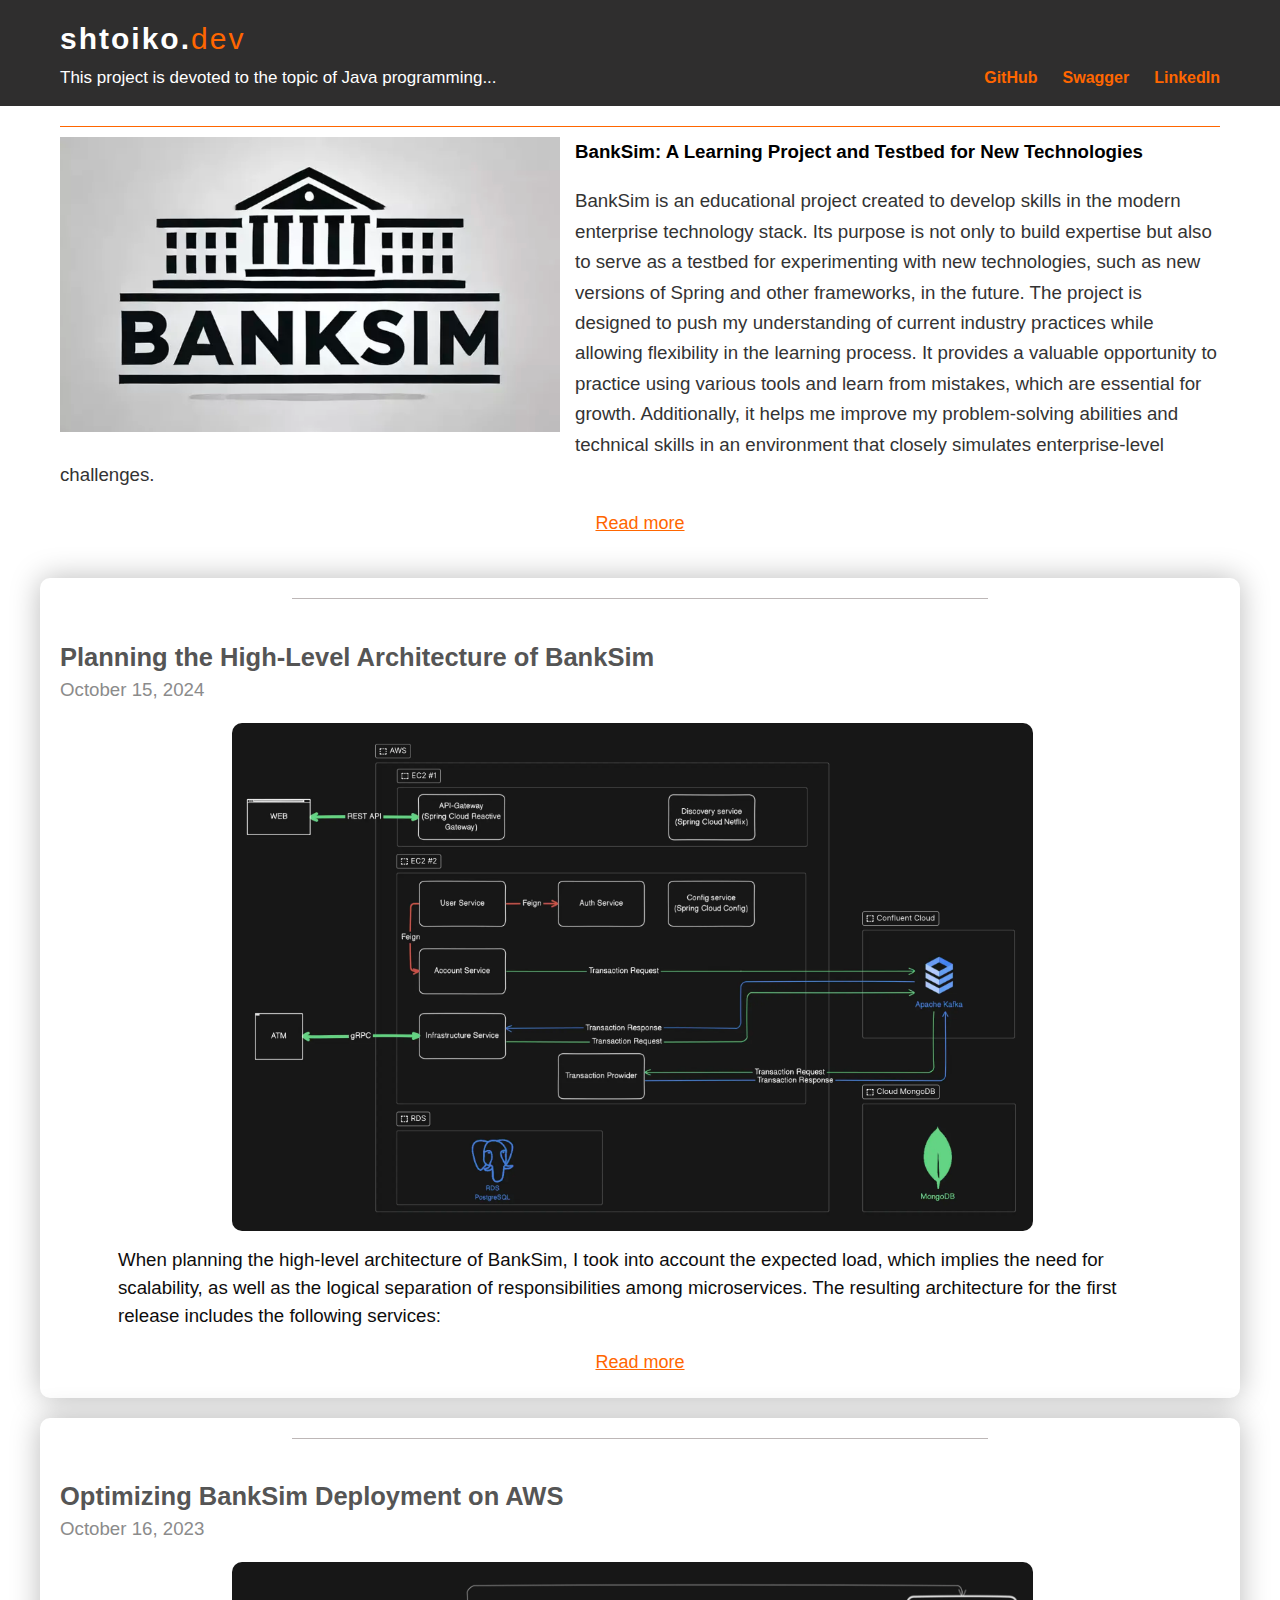
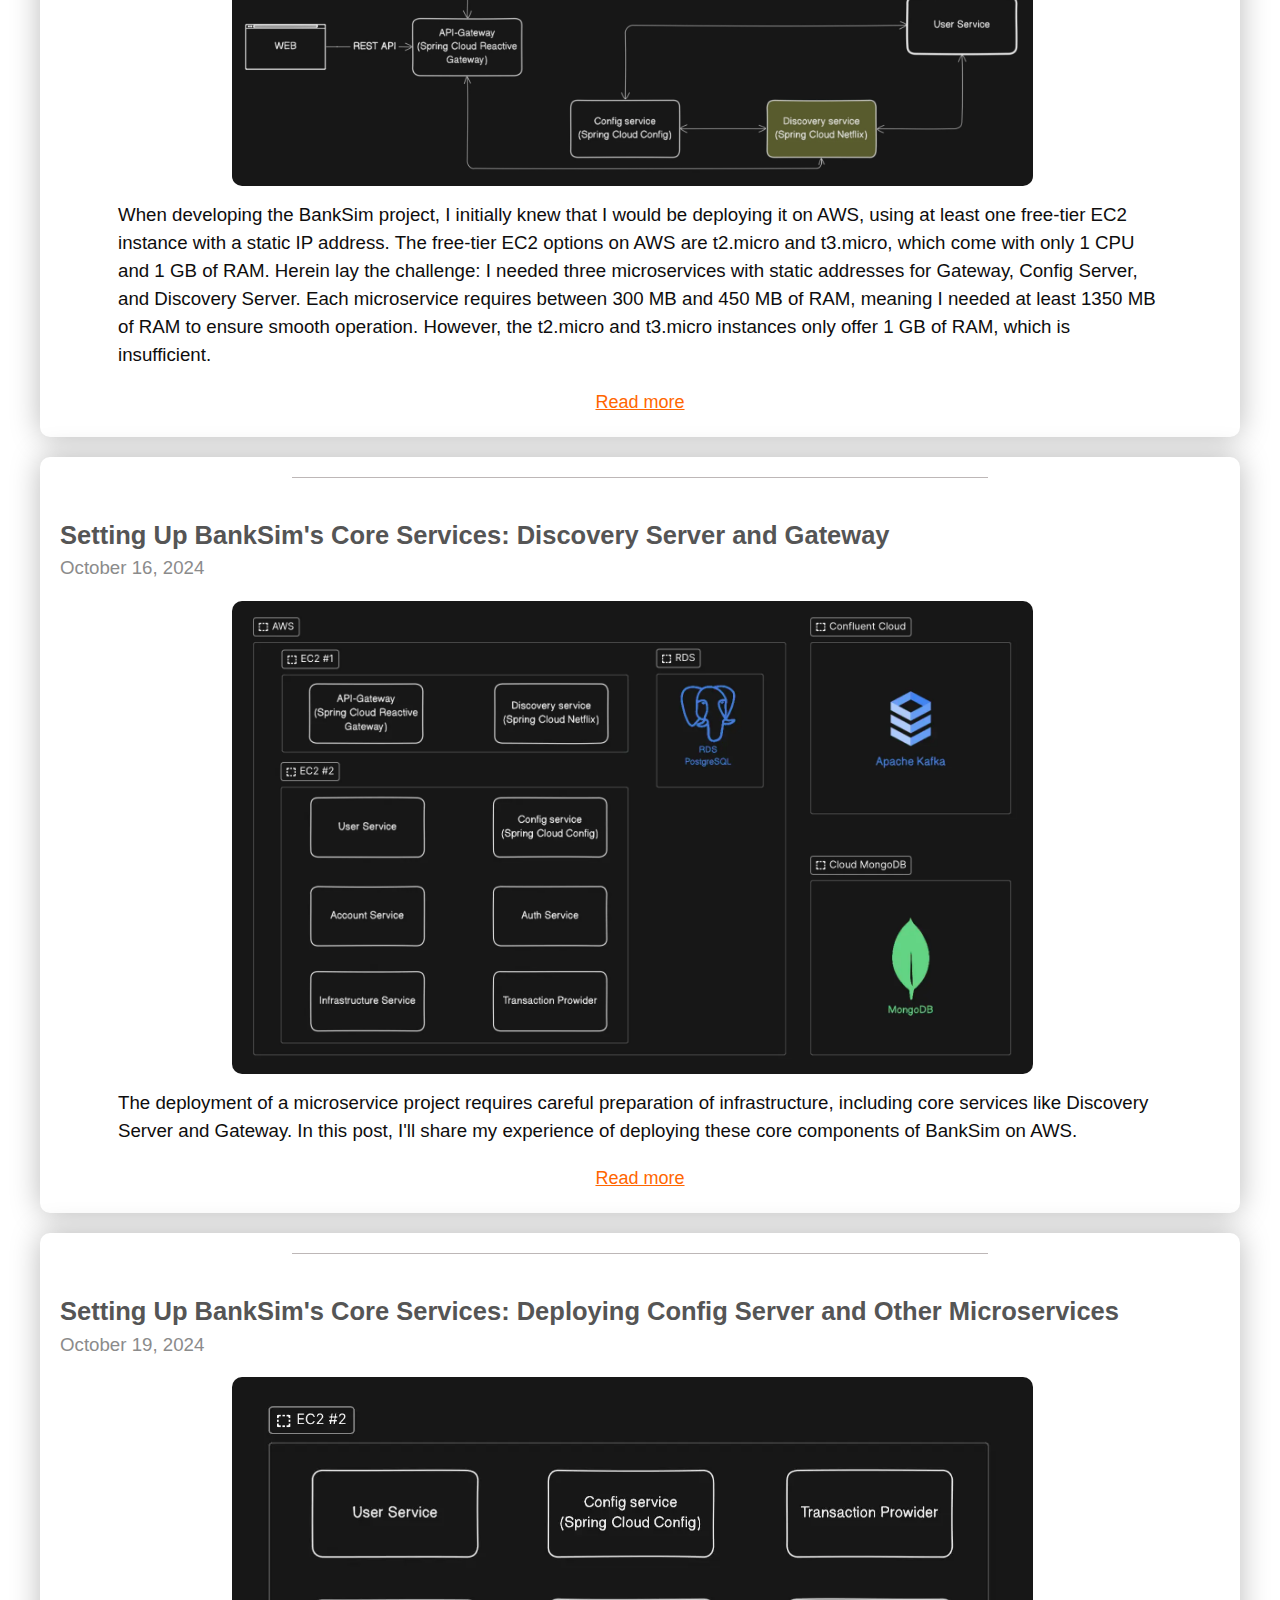
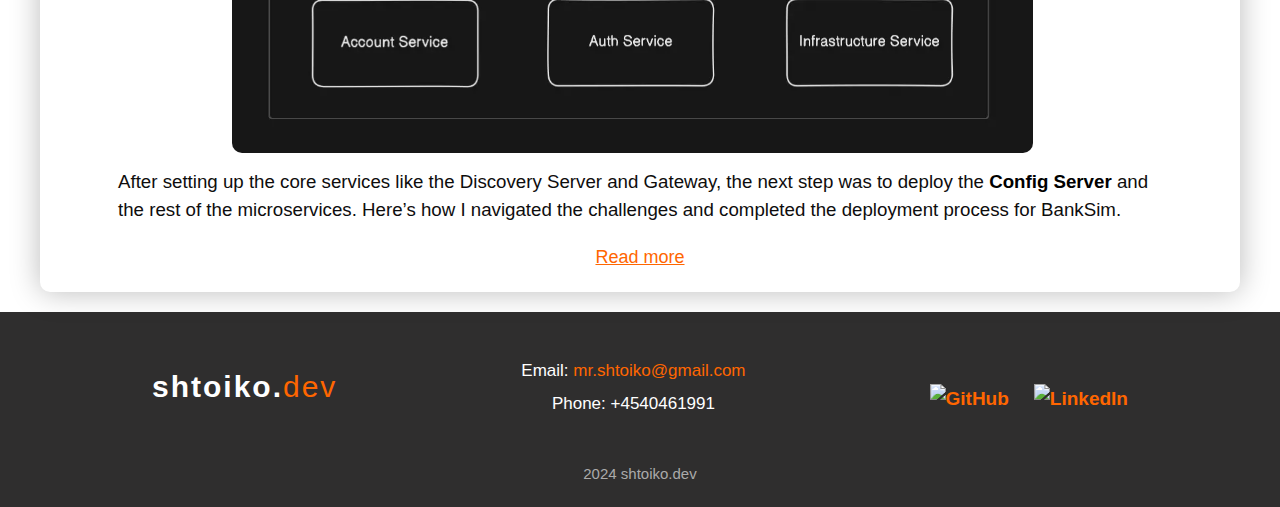
==== commit 088951da: "Update project page" ====
--- a/post.html
+++ b/post.html
@@ -16,7 +16,7 @@
       <div class="footer-logo">
         <div class="logo">
           <a href="index.html" class="logo-link">
-            <h1 class="logo-vc">Vasyl_Shtoiko.<span class="logo-span">Cv</span></h1>
+            <h1 class="logo-vc">shtoiko.<span class="logo-span">dev</span></h1>
           </a>
         </div>
         <p class="short-description">This project is devoted to the topic of Java programming...</p>
@@ -25,8 +25,8 @@
 
       <div class="social-linka">
         <a href="https://github.com/ShtoikoVasyl" class="social-linker">GitHub</a>
-        <a href="https://www.linkedin.com/in/your-profile" class="social-linker">Swagger</a>
-        <a href="https://www.instagram.com/your-profile" class="social-linker">Instagram</a>
+        <a href="http://13.36.126.221:8003/swagger-ui/index.html?urls.primaryName=AUTH_SERVICE" class="social-linker">Swagger</a>
+        <a href="https://www.linkedin.com/in/vasyl-shtoiko-895ab2316/" class="social-linker">LinkedIn</a>
 
       </div>
     </div>
@@ -34,42 +34,415 @@
   <main>
     <div style="box-shadow:none" class="post">
       <div style="background-color: #ff6600;" class="liner"></div>
-      <h2 class="text-block1">Mechanisms of CAS and FAA through the eyes of a Java developer</h2>
-      <img class="img-postarsr" src="./img/block1.webp" alt="Зображення 1">
-
-      <p class="shortes-text">In this article, we will consider the mechanisms for providing multi-threaded CAS and FAA
-        p
-        points
-        a Java developer's point of view...</p>
+      <!-- <h2 class="text-block1">Mechanisms of CAS and FAA through the eyes of a Java developer</h2> -->
+      <div class="post-main_content">
+        <div class="post-img">
+          <img class="img-postarsr" src="./img/block1.webp" alt="Зображення 1">
+        </div>
+        <p><strong>BankSim: A Learning Project and Testbed for New Technologies</strong></p>
+
+        <p>BankSim is an educational project created to develop skills in the modern enterprise technology stack. Its
+          purpose is not only to build expertise but also to serve as a testbed for experimenting with new technologies,
+          such as new versions of Spring and other frameworks, in the future. The project is designed to push my
+          understanding of current industry practices while allowing flexibility in the learning process. It provides a
+          valuable opportunity to practice using various tools and learn from mistakes, which are essential for growth.
+          Additionally, it helps me improve my problem-solving abilities and technical skills in an environment that
+          closely simulates enterprise-level challenges.</p>
+      </div>
       <div style="display: flex;
     flex-direction: column;
     justify-content: center;
     align-items: center;
     gap: 20px;" class="full-text-container">
-        <div class="full">
-          <img class="img-postar" src="./img/block3.webp" alt="Зображення 2">
-          <p>CAS (Compare-and-Swap) is one of the most common mechanisms for atomic operations...</p>
-        </div>
-
-        <div class="full">
-          <img class="img-postar" src="./img/block3.webp" alt="Зображення 2">
-          <p>CAS (Compare-and-Swap) is one of the most common mechanisms for atomic operations...</p>
-        </div>
-
-        <div class="full">
-          <img class="img-postar" src="./img/block3.webp" alt="Зображення 2">
-          <p>CAS (Compare-and-Swap) is one of the most common mechanisms for atomic operations...</p>
-        </div>
-      </div>
-
-      <a href="javascript:void(0);" class="read-more" onclick="toggleText(this)" style="color: #ff6600;">Read more</a>
+        <p>For building this application, I chose a microservices architecture because it provides the opportunity to
+          gain
+          experience with a wide range of tools and components that are relevant for modern development. This
+          architecture
+          also allows better separation of responsibilities and ensures greater reliability of the system. Moreover, it
+          offers flexibility for future upgrades or technology integrations. It also ensures scalability, which is an
+          essential factor for any distributed system.</p>
+
+        <p>In the initial phase of development, I decided not to stick to a specific architectural pattern, such as
+          Event-Driven or Domain-Driven Design, as it could limit the tools I could use and require additional time to
+          implement. Instead, I focused on quickly achieving results and experimenting with different approaches to find
+          the most effective solutions for the given challenges. The first release of the project includes aspects of
+          different architectural patterns and various methods of interaction between microservices, allowing me to
+          explore and refine different solutions.</p>
+
+        <h3><strong>Technology Stack for the First Release</strong></h3>
+        <p>• <strong>Spring Boot</strong> (Data JPA, Web, WebFlux, Security, Validation): the foundation for building
+          microservices.<br>
+          • <strong>Springdoc OpenApi-UI</strong>: for documenting REST APIs.<br>
+          • <strong>Spring Kafka</strong>: for message exchange between services, enabling asynchronous communication
+          and
+          supporting large data volumes.<br>
+          • <strong>Spring Cloud</strong> (Gateway, Config, Eureka Discovery, OpenFeign): for microservice integration,
+          request routing, and centralized configuration.<br>
+          • <strong>Flyway</strong>: for database migration management.<br>
+          • <strong>gRPC (com.google)</strong>: for high-performance microservice communication, reducing latency
+          compared
+          to traditional REST APIs.<br>
+          • <strong>PostgreSQL</strong>: relational database for structured data storage.<br>
+          • <strong>MongoDB</strong>: document-oriented database for unstructured data storage.
+        </p>
+
+        <p>BankSim is a project that not only enhances my technical skills but also allows me to experiment with new
+          tools
+          and approaches. Testing new solutions in this project will help me stay current with industry trends and apply
+          these skills to deliver value in a real-world enterprise environment.</p>
+      </div>
+
+      <div class="post-read_more-btn"><a href="javascript:void(0);" class="read-more" onclick="toggleText(this)"
+          style="color: #ff6600;">Read more</a>
+      </div>
     </div>
 
     <div class="post">
       <div class="line"></div>
-      <h2 class="text-block">ExecutorService in Java and examples of its use</h2>
-      <p class="parg-block">April 22, 2023 by proselyte Leave a Comment</p>
-      <img class="img-post" src="./img/block2.webp" alt="Зображення 2">
+      <h2 class="text-block">Planning the High-Level Architecture of BankSim</h2>
+      <p class="parg-block">October 15, 2024</p>
+      <div class="post-img">
+        <img class="img-post" src="./img/block2.webp" alt="Зображення 2">
+      </div>
+      <p class="short-text">When planning the high-level architecture of BankSim, I took into account the expected load,
+        which implies
+        the need for scalability, as well as the logical separation of responsibilities among microservices. The
+        resulting architecture for the first release includes the following services:</p>
+
+      <div class="full-text-container">
+        <p class="full-text">• <strong>Infrastructure Service</strong>: Handles ATM operations and, in the future, will
+          also manage bank
+          tellers.<br>
+          • <strong>Account Service</strong>: Manages user accounts and their transactions.<br>
+          • <strong>Transaction Provider</strong>: Executes transactions between accounts and performs currency
+          conversions. In the future, I plan to split this service into two separate microservices: <strong>Transaction
+            Manager</strong>, which will handle currency conversions and commission calculations, and
+          <strong>Transaction Provider</strong>, which will only execute transactions. For security reasons, Transaction
+          Provider will not have any other endpoints or connections besides those with Transaction Manager.
+          <br>
+          • <strong>User Service</strong>: Handles user data.<br>
+          • <strong>Auth Service</strong>: Manages user authentication, issuance, and renewal of JWT tokens.<br>
+          • <strong>Gateway</strong>: Routes requests between the different services.<br>
+          • <strong>Config Service</strong>: Provides centralized configuration management.<br>
+          • <strong>Discovery Service</strong>: Registers microservices within the system.
+        </p>
+
+        <p class="full-text">This configuration allows for optimal load distribution and high fault tolerance in case
+          any microservice
+          fails. The image below illustrates how the system can operate with limited functionality in such situations.
+        </p>
+
+        <p class="full-text">This high-level architecture reflects a practical balance between initial simplicity and
+          future
+          extensibility, allowing me to focus on core functionality now while keeping room for future growth and
+          experimentation.</p>
+
+        <div class="post-img">
+          <img class="img-post" src="./img/block2_1.webp" alt="Зображення 2">
+        </div>
+
+        <p class="full-text">By designing the system with scalability and logical separation in mind, I aimed to ensure
+          that each
+          microservice has a clear set of responsibilities, making the system easier to maintain and evolve over time.
+          The modular approach also provides the flexibility to enhance or replace components as new requirements
+          emerge. Additionally, the use of separate services for different responsibilities, such as user authentication
+          and transaction management, helps to improve security and scalability, ensuring that critical functions remain
+          isolated and protected from potential vulnerabilities in other parts of the system.</p>
+
+      </div>
+      <div class="post-read_more-btn">
+        <a href="javascript:void(0);" class="read-more" onclick="toggleText(this)" style="color: #ff6600;">Read more</a>
+      </div>
+    </div>
+
+    <div class="post">
+      <div class="line"></div>
+      <h2 class="text-block">Optimizing BankSim Deployment on AWS</h2>
+      <p class="parg-block">October 16, 2023</p>
+      <div class="post-img">
+        <img class="img-post" src="./img/block3.webp" alt="Зображення 2">
+      </div>
+
+      <p class="short-text">When developing the BankSim project, I initially knew that I would be deploying it on AWS,
+        using at least one
+        free-tier EC2 instance with a static IP address. The free-tier EC2 options on AWS are t2.micro and t3.micro,
+        which come with only 1 CPU and 1 GB of RAM. Herein lay the challenge: I needed three microservices with static
+        addresses for Gateway, Config Server, and Discovery Server. Each microservice requires between 300 MB and 450
+        MB of RAM, meaning I needed at least 1350 MB of RAM to ensure smooth operation. However, the t2.micro and
+        t3.micro instances only offer 1 GB of RAM, which is insufficient.</p>
+      <div class="full-text-container">
+
+        <p class="full-text">The solution to this problem was found in the Spring documentation. Typically, for
+          registering microservices
+          in a distributed Spring Cloud network, you need the address of both the Config Server and the Discovery
+          Server, which is the most common configuration. However, I discovered a solution that allowed me to use only
+          the address of the Discovery Server.</p>
+
+        <p class="full-text">In the final implementation, my microservices register as follows:</p>
+        <p class="full-text">
+          • <strong>Step 1 </strong>Upon startup, the microservice queries the Discovery Server and retrieves the
+          address of the registered
+          Config Server.<br>
+          • <strong>Step 2 </strong>The microservice then sends a request to the Config Server to obtain all the
+          required configuration
+          properties.<br>
+          • <strong>Step 3 </strong>Finally, it registers itself with the Discovery Server and continues sending
+          heartbeats to indicate that
+          it is active in the network.<br>
+        </p>
+
+        <p class="full-text">This optimization allowed me to reduce resource consumption and successfully run all
+          necessary microservices
+          on a single instance with limited memory. The animation above shows the full startup cycle of the system and
+          how a user request is handled through the Gateway.</p>
+      </div>
+
+      <div class="post-read_more-btn">
+        <a href="javascript:void(0);" class="read-more" onclick="toggleText(this)" style="color: #ff6600;">Read more</a>
+      </div>
+    </div>
+
+    <div class="post">
+      <div class="line"></div>
+      <h2 class="text-block">Setting Up BankSim's Core Services: Discovery Server and Gateway</h2>
+      <p class="parg-block">October 16, 2024</p>
+      <div class="post-img">
+        <img class="img-post" src="./img/block4.webp" alt="Зображення 4">
+      </div>
+      <!-- <p class="short-text">In this article, we will consider the mechanisms for providing multi-threaded CAS and FAA p
+        points
+        Java developer's point of view...</p> -->
+      <p class="short-text">The deployment of a microservice project requires careful preparation of infrastructure,
+        including core services like Discovery Server and Gateway. In this post, I'll share my experience of deploying
+        these core components of BankSim on AWS.</p>
+
+      <div class="full-text-container">
+        <!-- <p class="full-text">Contents of the article: Introduction 1.1. Definition of CAS and FAA 1.2. Justification of
+          the importance of atomic
+          operations 1.3. A brief overview of the use of CAS and FAA in multithreaded applications. CAS
+          (Compare-and-Swap) 2.1.
+          Description
+          CAS mechanism 2.2. Examples of using CAS in Java 2.2.1. AtomicInteger, AtomicLong and other examples...</p>
+          -->
+
+        <h3>Deploying Discovery Server on AWS</h3>
+
+        <p class="full-text">The <strong>Discovery Server</strong> plays a crucial role in the architecture of BankSim,
+          as it registers
+          all the microservices and keeps track of their availability in the system. To start, I configured the
+          environment, created a Docker image, and deployed the Discovery Server on a t3.micro instance using the
+          following script:</p>
+        <div class="code-space-container">
+          <div class="code-space">
+            <pre><code>
+#!/bin/bash
+
+DISCOVERY_PASSWORD=password
+DISCOVERY_USERNAME=username
+EUREKA_SERVER_PORT=8001
+EUREKA_HOSTNAME="localhost"
+
+IMAGE_NAME="discovery_serv"
+
+docker run -d -p ${EUREKA_SERVER_PORT}:${EUREKA_SERVER_PORT} \
+  -e DISCOVERY_PASSWORD=${DISCOVERY_PASSWORD} \
+  -e DISCOVERY_USERNAME=${DISCOVERY_USERNAME} \
+  -e SERVER_PORT=${EUREKA_SERVER_PORT} \
+  -e EUREKA_HOSTNAME=${EUREKA_HOSTNAME} \
+  ${IMAGE_NAME}
+</code></pre>
+          </div>
+        </div>
+
+        <p class="full-text">Here, <code>EUREKA_HOSTNAME</code> and <code>EUREKA_SERVER_PORT</code> represent the
+          address and port of the
+          Discovery Server instance. Since I planned to deploy only one instance, the values were set to
+          <code>localhost</code> and <code>8001</code>, meaning the Discovery Server would register itself. I also
+          configured a username and password for future microservices to register securely.
+        </p>
+
+        <h3>Deploying Gateway on AWS</h3>
+
+        <p class="full-text">The <strong>Gateway</strong> is responsible for routing requests to different microservices
+          within the
+          system. I deployed the Gateway using another t3.micro instance with the following script:</p>
+
+        <div class="code-space-container">
+          <div class="code-space">
+            <pre><code>
+#!/bin/bash
+
+CONFIG_SERVER_PASSWORD=password
+CONFIG_SERVER_USERNAME=username
+GATEWAY_SERVER_PORT=8003
+EUREKA_URL="http://discovery-username:discovery-password@discovery-host:8001/eureka/"
+
+IMAGE_NAME="api_gateway"
+
+EXTERNAL_IP=$(hostname -I | awk '{print $1}')
+
+docker run -d -p ${GATEWAY_SERVER_PORT}:${GATEWAY_SERVER_PORT} \
+  -e CONFIG_SERVER_PASSWORD=${CONFIG_SERVER_PASSWORD} \
+  -e CONFIG_SERVER_USERNAME=${CONFIG_SERVER_USERNAME} \
+  -e SERVER_PORT=${GATEWAY_SERVER_PORT} \
+  -e EUREKA_URL=${EUREKA_URL} \
+  -e EXTERNAL_IP=${EXTERNAL_IP} \
+  ${IMAGE_NAME}
+</code></pre>
+          </div>
+        </div>
+        <p class="full-text">The <strong>EXTERNAL_IP</strong> variable is crucial for registering the server's external
+          address with the
+          Discovery Server. On most Linux distributions, you can obtain the IP using the command
+          <code>$(hostname -I | awk '{print $1}')</code>. However, since I deployed the project on AWS, I used a
+          different command to retrieve the instance's public IP address:
+        </p>
+        <div class="code-space-container">
+          <div class="code-space">
+            <pre><code>
+$(curl -H "X-aws-ec2-metadata-token: $(curl -X PUT "http://169.254.169.254/latest/api/token" -H "X-aws-ec2-metadata-token-ttl-seconds: 21600")" http://169.254.169.254/latest/meta-data/public-ipv4)
+</code></pre>
+          </div>
+        </div>
+
+        <p class="full-text">The <strong>EUREKA_URL</strong> contains the Discovery Server's address along with the
+          login credentials
+          needed for registration.</p>
+
+        <h3>Summary</h3>
+
+        <p class="full-text">Deploying Discovery Server and Gateway was a foundational step in creating the BankSim
+          infrastructure. By
+          setting up these core components first, I could ensure that future microservices could seamlessly register
+          themselves and interact through the Gateway, making the architecture scalable and well-organized.</p>
+        <div class="post-img">
+          <img class="img-post" src="./img/block4_1.webp" alt="Зображення 4">
+        </div>
+      </div>
+      <div class="post-read_more-btn">
+        <a href="javascript:void(0);" class="read-more" onclick="toggleText(this)" style="color: #ff6600;">Read more</a>
+      </div>
+    </div>
+
+    <div class="post">
+      <div class="line"></div>
+      <h2 class="text-block">Setting Up BankSim's Core Services: Deploying Config Server and Other Microservices</h2>
+      <p class="parg-block">October 19, 2024</p>
+      <div class="post-img">
+        <img class="img-post" src="./img/block5.webp" alt="Зображення 5">
+      </div>
+      <p class="short-text">After setting up the core services like the Discovery Server and Gateway, the next step was
+        to deploy the <strong>Config Server</strong> and the rest of the microservices. Here’s how I navigated the
+        challenges and completed the deployment process for BankSim.</p>
+
+      <div class="full-text-container">
+
+        <h3>Deploying Config Server on AWS and Raspberry Pi</h3>
+
+        <p class="full-text">The <strong>Config Server</strong> is essential for providing centralized configuration to
+          all microservices.
+          My initial plan was to deploy part of the project on a <strong>Raspberry Pi 5</strong> to save costs. However,
+          I
+          faced issues when using public Wi-Fi without access to the router—specifically, the router's firewall blocked
+          access to my microservices. To solve this, I rented an additional EC2 instance and proceeded with the
+          deployment.</p>
+
+        <p class="full-text">The script to run the Config Server container looks like this:</p>
+        <div class="code-space-container">
+          <div class="code-space">
+            <pre><code>
+#!/bin/bash
+
+ACTIVE_PROFILE="native"
+CONFIG_SERVER_PASSWORD="my-password"
+CONFIG_SERVER_USERNAME="my-username"
+GIT_PASSWORD="my-git-password"
+GIT_URI="https://my-git-repo-url"
+GIT_USERNAME="my-git-username"
+CONFIG_SERV_SERVER_PORT=8002
+EUREKA_URL="http://my-username:my-password@localhost:8001/eureka/"
+
+IMAGE_NAME="config_serv"
+
+EXTERNAL_IP=$(hostname -I | awk '{print $1}')
+
+docker run -d -p ${CONFIG_SERV_SERVER_PORT}:${CONFIG_SERV_SERVER_PORT} \
+  -e ACTIVE_PROFILE=${ACTIVE_PROFILE} \
+  -e CONFIG_SERVER_PASSWORD=${CONFIG_SERVER_PASSWORD} \
+  -e CONFIG_SERVER_USERNAME=${CONFIG_SERVER_USERNAME} \
+  -e GIT_PASSWORD=${GIT_PASSWORD} \
+  -e GIT_URI=${GIT_URI} \
+  -e GIT_USERNAME=${GIT_USERNAME} \
+  -e EUREKA_URL=${EUREKA_URL} \
+  -e SERVER_PORT=${CONFIG_SERV_SERVER_PORT} \
+  -e EXTERNAL_IP=${EXTERNAL_IP} \
+  ${IMAGE_NAME}
+</code></pre>
+          </div>
+        </div>
+        <p class="full-text">Here, the <code>ACTIVE_PROFILE="native"</code> value means the application will load
+          configuration files
+          locally from the <code>/config/</code> directory. Alternatively, setting <code>"git"</code> would make the
+          application look for configurations in the Git repository specified by <code>GIT_URI</code>.</p>
+
+        <h3>Deploying Other Service Microservices</h3>
+
+        <p class="full-text">Once the Config Server was up and running, I moved on to deploying other service
+          microservices. These
+          microservices use similar deployment scripts, and here's an example:</p>
+        <div class="code-space-container">
+          <div class="code-space">
+            <pre><code>
+#!/bin/bash
+
+CONFIG_SERVER_PASSWORD="my-password"
+CONFIG_SERVER_USERNAME="my-username"
+TRANSACTION_SERV_REST_SERVER_PORT=8006
+EUREKA_URL="my-eureka-url"
+ACTIVE_PROFILE="prod"
+
+IMAGE_NAME="transaction_serv"
+
+EXTERNAL_IP=$(hostname -I | awk '{print $1}')
+
+docker run -d -p ${TRANSACTION_SERV_REST_SERVER_PORT}:${TRANSACTION_SERV_REST_SERVER_PORT} \
+  -e CONFIG_SERVER_PASSWORD=${CONFIG_SERVER_PASSWORD} \
+  -e CONFIG_SERVER_USERNAME=${CONFIG_SERVER_USERNAME} \
+  -e REST_SERVER_PORT=${TRANSACTION_SERV_REST_SERVER_PORT} \
+  -e EUREKA_URL=${EUREKA_URL} \
+  -e ACTIVE_PROFILE=${ACTIVE_PROFILE} \
+  -e EXTERNAL_IP=${EXTERNAL_IP} \
+  ${IMAGE_NAME}
+</code></pre>
+          </div>
+        </div>
+        <p class="full-text">This script allows the service microservice to connect to the Config Server and register
+          itself with the
+          Discovery Server.</p>
+
+        <h3>Lessons Learned and Next Steps</h3>
+
+        <p class="full-text">Deploying the Config Server and other microservices on both AWS and Raspberry Pi presented
+          challenges with
+          networking and resources. However, leveraging both AWS and a cost-effective Raspberry Pi allowed me to create
+          a
+          distributed infrastructure that balances cost and functionality. By configuring the Discovery Server, Gateway,
+          and Config Server, I ensured a centralized, scalable approach for managing all microservices effectively.</p>
+
+        <p class="full-text">This deployment marks a key milestone in making BankSim a fully operational distributed
+          system, capable of
+          scaling and adapting to future requirements.</p>
+      </div>
+      <div class="post-read_more-btn">
+        <a href="javascript:void(0);" class="read-more" onclick="toggleText(this)" style="color: #ff6600;">Read more</a>
+      </div>
+    </div>
+
+    <!-- <div class="post">
+      <div class="line"></div>
+      <h2 class="text-block">Device and operation of JVM (Java Virtual Machine)</h2>
+      <p class="parg-block">March 29, 2023 by proselyte Leave a Comment</p>
+      <img class="img-post" src="./img/block3.webp" alt="Зображення 6">
       <p class="short-text">In this article, we will consider the mechanisms for providing multi-threaded CAS and FAA p
         points
         Java developer's point of view...</p>
@@ -84,12 +457,12 @@
       </div>
 
       <a href="javascript:void(0);" class="read-more" onclick="toggleText(this)" style="color: #ff6600;">Read more</a>
-    </div>
-
-    <div class="post">
+    </div> -->
+
+    <!-- <div class="post">
       <div class="line"></div>
-      <h2 class="text-block">Features of the work of PreparedStatement in JDBC</h2>
-      <p class="parg-block">April 1, 2023 by proselyte Leave a Comment</p>
+      <h2 class="text-block">Usefulness: SOLID through the eyes of a developer</h2>
+      <p class="parg-block">March 25, 2023 by proselyte Leave a Comment</p>
       <img class="img-post" src="./img/block3.webp" alt="Зображення 3">
       <p class="short-text">In this article, we will consider the mechanisms for providing multi-threaded CAS and FAA p
         points
@@ -107,89 +480,7 @@
       <a href="javascript:void(0);" class="read-more" onclick="toggleText(this)" style="color: #ff6600;">Read more</a>
     </div>
 
-    <div class="post">
-      <div class="line"></div>
-      <h2 class="text-block">Basics of caching in Hibernate</h2>
-      <p class="parg-block">March 29, 2023 by proselyte Leave a Comment</p>
-      <img class="img-post" src="./img/block4.webp" alt="Зображення 4">
-      <p class="short-text">In this article, we will consider the mechanisms for providing multi-threaded CAS and FAA p
-        points
-        Java developer's point of view...</p>
-
-      <div class="full-text-container">
-        <p class="full-text">Contents of the article: Introduction 1.1. Definition of CAS and FAA 1.2. Justification of
-          the importance of atomic
-          operations 1.3. A brief overview of the use of CAS and FAA in multithreaded applications. CAS
-          (Compare-and-Swap) 2.1.
-          Description
-          CAS mechanism 2.2. Examples of using CAS in Java 2.2.1. AtomicInteger, AtomicLong and other examples...</p>
-      </div>
-
-      <a href="javascript:void(0);" class="read-more" onclick="toggleText(this)" style="color: #ff6600;">Read more</a>
-    </div>
-
-    <div class="post">
-      <div class="line"></div>
-      <h2 class="text-block">Reading phenomena through the eyes of a developer</h2>
-      <p class="parg-block">March 25, 2023 by proselyte Leave a Comment</p>
-      <img class="img-post" src="./img/block5.webp" alt="Зображення 5">
-      <p class="short-text">In this article, we will consider the mechanisms for providing multi-threaded CAS and FAA p
-        points
-        Java developer's point of view...</p>
-
-      <div class="full-text-container">
-        <p class="full-text">Contents of the article: Introduction 1.1. Definition of CAS and FAA 1.2. Justification of
-          the importance of atomic
-          operations 1.3. A brief overview of the use of CAS and FAA in multithreaded applications. CAS
-          (Compare-and-Swap) 2.1.
-          Description
-          CAS mechanism 2.2. Examples of using CAS in Java 2.2.1. AtomicInteger, AtomicLong and other examples...</p>
-      </div>
-
-      <a href="javascript:void(0);" class="read-more" onclick="toggleText(this)" style="color: #ff6600;">Read more</a>
-    </div>
-
-    <div class="post">
-      <div class="line"></div>
-      <h2 class="text-block">Device and operation of JVM (Java Virtual Machine)</h2>
-      <p class="parg-block">March 29, 2023 by proselyte Leave a Comment</p>
-      <img class="img-post" src="./img/block3.webp" alt="Зображення 6">
-      <p class="short-text">In this article, we will consider the mechanisms for providing multi-threaded CAS and FAA p
-        points
-        Java developer's point of view...</p>
-
-      <div class="full-text-container">
-        <p class="full-text">Contents of the article: Introduction 1.1. Definition of CAS and FAA 1.2. Justification of
-          the importance of atomic
-          operations 1.3. A brief overview of the use of CAS and FAA in multithreaded applications. CAS
-          (Compare-and-Swap) 2.1.
-          Description
-          CAS mechanism 2.2. Examples of using CAS in Java 2.2.1. AtomicInteger, AtomicLong and other examples...</p>
-      </div>
-
-      <a href="javascript:void(0);" class="read-more" onclick="toggleText(this)" style="color: #ff6600;">Read more</a>
-    </div>
-
-    <div class="post">
-      <div class="line"></div>
-      <h2 class="text-block">Usefulness: SOLID through the eyes of a developer</h2>
-      <p class="parg-block">March 25, 2023 by proselyte Leave a Comment</p>
-      <img class="img-post" src="./img/block3.webp" alt="Зображення 3">
-      <p class="short-text">In this article, we will consider the mechanisms for providing multi-threaded CAS and FAA p
-        points
-        Java developer's point of view...</p>
-
-      <div class="full-text-container">
-        <p class="full-text">Contents of the article: Introduction 1.1. Definition of CAS and FAA 1.2. Justification of
-          the importance of atomic
-          operations 1.3. A brief overview of the use of CAS and FAA in multithreaded applications. CAS
-          (Compare-and-Swap) 2.1.
-          Description
-          CAS mechanism 2.2. Examples of using CAS in Java 2.2.1. AtomicInteger, AtomicLong and other examples...</p>
-      </div>
-
-      <a href="javascript:void(0);" class="read-more" onclick="toggleText(this)" style="color: #ff6600;">Read more</a>
-    </div>
+     -->
   </main>
 
   <footer class="footer">
@@ -197,7 +488,7 @@
       <div class="container-foot">
         <div class="footer-logo">
           <div class="logo">
-            <h1 class="logo-vc">Vasyl_Shtoiko.<span class="logo-span">Cv</span></h1>
+            <h1 class="logo-vc">shtoiko.<span class="logo-span">dev</span></h1>
           </div>
         </div>
 
@@ -215,7 +506,7 @@
           </a>
         </div>
       </div>
-      <p class="footer-rights">2024 Vasyl_Shtoiko.Cv</p>
+      <p class="footer-rights">2024 shtoiko.dev</p>
     </div>
   </footer>
 
--- a/css/styles.css
+++ b/css/styles.css
@@ -4,6 +4,38 @@
   box-sizing: border-box;
 }
 
+code {
+  background-color: #e0e0e09d;
+}
+
+.code-space code {
+  display: block;
+  white-space: pre-wrap;
+  word-break: break-all;
+  background-color: #e0e0e09d;
+}
+
+.code-space pre {
+  white-space: pre-wrap;
+  word-wrap: break-word;
+  overflow-x: auto;
+  max-width: 100%;
+  box-sizing: border-box;
+}
+
+.code-space {
+  background-color: #e0e0e09d;
+  border-radius: 5px;
+  width: 75%;
+}
+
+.code-space-container {
+  display: flex;
+  justify-content: center;
+  align-items: center;
+  /* height: 100%; */
+}
+
 html {
   scroll-behavior: smooth;
 }
@@ -16,7 +48,7 @@
 body {
   color: #333;
   font-family: 'Helvetica Neue', Helvetica, Arial, sans-serif;
-  font-size: 16px;
+  font-size: 17px;
   font-weight: 400;
   line-height: 1.625;
   background-color: #fff;
@@ -74,6 +106,20 @@
   text-decoration: none;
   color: #fff;
   transition: color 0.3s;
+  justify-content: center;
+  align-items: center;
+  text-align: center;
+}
+
+li {
+  display: flex;
+  justify-content: center;
+  /* Центрування по горизонталі */
+  align-items: center;
+  /* Центрування по вертикалі */
+  /* height: 100px;      */
+  text-align: center;
+  /* Вирівнює багаторядковий текст по центру */
 }
 
 nav ul li a:hover {
@@ -82,7 +128,7 @@
 
 .hero-section {
   background-color: #ffffff;
-  padding: 60px 20px;
+  padding: 60px 20px 100px 20px;
   display: flex;
   align-items: center;
   justify-content: center;
@@ -91,7 +137,7 @@
 .social-links {
   margin-top: 25px;
   display: flex;
-  justify-content: center;
+  justify-content: right;
   gap: 15px;
 }
 
@@ -100,17 +146,38 @@
   color: #ff6600;
   font-weight: bold;
   transition: color 0.3s;
+  font-size: 19px;
 }
 
 .social-link:hover {
   color: #313030;
 }
 
+.btn-download {
+  display: inline-block;
+  padding: 10px 20px;
+  background-color: #ff6600;
+  color: white;
+  text-decoration: none;
+  border-radius: 5px;
+  font-weight: bold;
+  font-size: 16px;
+  justify-content: center;
+  align-items: center;
+  text-align: center;
+}
+
+.btn-download:hover {
+  background-color: #ff4500;
+}
+
 .container-hero-content {
   max-width: 1200px;
   display: flex;
-  flex-direction: row;
-  gap: 50px;
+  flex-direction: row; /* Горизонтальне розташування елементів за замовчуванням */
+  gap: 50px; /* Відстань між контейнерами */
+  align-items: stretch; /* Вирівнювання по висоті */
+  height: 100%; /* Висота 100%, щоб дати можливість розтягуватися */
 }
 
 .profile-photo {
@@ -125,11 +192,18 @@
 
 .hero-text {
   max-width: 600px;
-}
+  width: 75%; /* Займає половину ширини */
+  height: 100%; /* Висота 100%, щоб відповідати висоті контейнера Б */
+}
+
 
 h1 {
   font-size: 48px;
   color: #3a3a3a;
+}
+
+.post h3 {
+  text-align: center;
 }
 
 .job-title {
@@ -160,8 +234,8 @@
 }
 
 .gray-section {
-  padding: 100px 20px;
-
+  padding: 40px 20px;
+  background-color: #f8f8f896;
 }
 
 /* < !-- Skills Section --> */
@@ -174,6 +248,15 @@
   text-align: center;
 }
 
+.text-java-motto {
+  font-size: 18px;
+  color: #363535;
+  margin: 10px 0 auto;
+  width: 100%;
+  text-align: center;
+  margin-bottom: 20px;
+}
+
 .skills-section {
   padding: 40px 0;
   background-color: #f9f9f9;
@@ -221,8 +304,9 @@
 } */
 
 .noti {
-  border-top: 2px solid #000000;
+  border-top: 2px solid #bbbbbb9e;
   width: 97%;
+  max-width: 1100px;
   margin: 20px auto;
 }
 
@@ -243,7 +327,7 @@
   background-color: white;
   padding: 20px;
   border-radius: 8px;
-  box-shadow: 0 8px 8px rgba(0, 0, 0, 0.1);
+  box-shadow: 0 8px 8px rgba(65, 65, 65, 0.1);
   transition: box-shadow 0.3s ease;
 }
 
@@ -558,7 +642,7 @@
 
 .short-text {
   display: block;
-  width: 64%;
+  width: 90%;
   margin: 0 auto;
   font-size: 18px;
   line-height: 1.5;
@@ -566,7 +650,7 @@
 }
 
 .full-text {
-  width: 64%;
+  width: 90%;
   margin: 0 auto;
   font-size: 18px;
   line-height: 1.5;
@@ -591,12 +675,53 @@
   margin-bottom: 20px;
   border-radius: 10px;
   box-shadow: 0 0 30px rgb(0 0 0 / 27%);
-  text-align: center;
-  max-width: 900px;
-}
-
-.img-postar {
+  /* text-align: center; */
+  max-width: 1200px;
+}
+
+.post h1 {
+  color: #444;
+  font-size: 2em;
+  text-align: center;
+}
+
+.post h2 {
+  color: #555;
+  font-size: 1.5em;
+  margin-top: 1.5em;
+}
+
+.post p {
+  margin-bottom: 1em;
+  font-size: 1.1em;
+}
+
+.post ul {
+  margin: 1em 0;
+  padding-left: 1.5em;
+}
+
+.post li {
+  margin-bottom: 0.5em;
+  font-size: 1.1em;
+}
+
+.post strong {
+  color: #000;
+}
+
+/* .img-postar {
   width: 100%;
+} */
+
+.post-img {
+  float: left;
+  margin: 0 15px 15px 0;
+}
+
+.img-postarsr {
+  max-width: 500px;
+  height: auto;
 }
 
 .liner {
@@ -606,6 +731,10 @@
   background-color: #bdb7b7;
   margin-bottom: 10px;
 }
+
+/* .post-main_content {
+  flex: 1;
+} */
 
 .post-glav {
   background-color: white;
@@ -617,12 +746,26 @@
 }
 
 
-.img-postarsr {
+/* .img-postarsr {
   width: 90%;
   height: auto;
   border-radius: 5px;
   margin-top: 20px;
 
+} */
+
+.post-img {
+  display: flex;
+  justify-content: center;
+  align-items: center;
+  height: 100%;
+}
+
+.post-read_more-btn {
+  display: flex;
+  justify-content: center;
+  align-items: center;
+  height: 100%;
 }
 
 .full {
@@ -711,10 +854,12 @@
 
 .project-section {
   padding-bottom: 80px;
+  padding-top: 40px;
 }
 
 .project-container {
-  background: linear-gradient(135deg, #ffffff, #d7d3c9, #ffffff);
+  /* background: linear-gradient(135deg, #ffffff, #d7d3c9, #ffffff); */
+  background: linear-gradient(134deg, #ffffff, #faf9f5, #ffffff);
   max-width: 1200px;
   padding: 40px 20px;
   margin: 0 auto;
@@ -777,4 +922,123 @@
 .btn-prfil:hover {
   background-color: #e65c00;
   /* Darker orange */
+}
+
+
+
+
+/* Основні стилі контейнера */
+/* .photo-container {
+  position: relative;
+  display: inline-block;
+  max-width: 100%;
+  margin: 0 auto;
+  width: 50%;
+  height: 100%;
+} */
+
+.photo-container {
+  position: relative;
+  display: flex; /* Використовуємо flex для розтягування по висоті */
+  width: 35%; /* Займає половину ширини */
+  height: 100%; /* Висота 100% для розтягування */
+  margin: 0 auto;
+  justify-content: flex-end; /* Вирівнювання зображення праворуч */
+  padding-right: 15px; /* Відступ від правого краю контейнера */
+
+}
+
+/* Фото */
+.main-photo {
+  width: 100%;
+  height: 100%;
+  display: block;
+  /* position: relative; */
+  border-radius: 10px; /* Згладження кутів */
+  z-index: 1; /* За фотографією */
+  margin-top: 10px;
+  margin-bottom: 25%; 
+  /* max-width: 350px; */
+  max-width: 100%;
+  max-height: 100%;
+  object-fit: cover;
+}
+
+.yellow-square {
+  position: absolute;
+  top: -20px;
+  right: -20px;
+  width: 40%;
+  height: 25%;
+  background-color: transparent; /* Прозорий основний фон */
+  background-image: repeating-linear-gradient(
+    -45deg,
+    transparent,
+    transparent 3px,
+    #ffbb00 3px,
+    #ffbb00 6px
+  );
+  z-index: 0; /* Низький z-index, щоб бути позаду фотографії */
+}
+
+/* Синій квадрат (нижній лівий) */
+.blue-square {
+  position: absolute;
+  bottom: -20px;
+  left: -20px;
+  width: 20%;
+  height: 20%;
+  background-color: transparent; /* Прозорий основний фон */
+  background-image: repeating-linear-gradient(
+    -45deg,
+    transparent,
+    transparent 3px,
+    #b4b4b4ae 3px,
+    #b4b4b4ae 6px
+  );
+  z-index: 0; /* Низький z-index, щоб бути позаду фотографії */
+}
+
+/* Адаптація під різні розміри екрана */
+@media (max-width: 768px) {
+  .yellow-square {
+    width: 100px;
+    height: 100px;
+    top: -15px;
+    right: -15px;
+  }
+  /* .photo-container{
+    width: 100%;
+  } */
+  .hero-text {
+    width: 100%;
+  }
+  .blue-square {
+    width: 70px;
+    height: 150px;
+    bottom: -15px;
+    left: -15px;
+  }
+}
+
+@media (max-width: 480px) {
+  /* .photo-container{
+    width: 100%;
+  } */
+  .hero-text {
+    width: 100%;
+  }
+  .yellow-square {
+    width: 70px;
+    height: 70px;
+    top: -10px;
+    right: -10px;
+  }
+  
+  .blue-square {
+    width: 50px;
+    height: 100px;
+    bottom: -10px;
+    left: -10px;
+  }
 }--- a/css/responsive.css
+++ b/css/responsive.css
@@ -1,4 +1,25 @@
 /* Вирівнювання для маленьких екранів */
+
+@media (max-width: 950px) {
+
+  .btn-download {
+    font-size: 15px;
+  }
+
+  nav ul li a {
+    font-size: 15px;
+  }
+
+  nav .nav-logo {
+  margin: auto;
+  gap: 30px;
+  }
+
+}
+
+
+
+
 @media (max-width: 768px) {
   * {
     margin: 0;
@@ -29,6 +50,14 @@
 
   .logo-vc {
     font-size: 28px;
+  }
+
+  nav ul li a {
+    font-size: 14px;
+  }
+
+  .btn-download {
+    font-size: 14px;
   }
 
   nav .nav-logo {
@@ -333,7 +362,7 @@
     margin-bottom: 16px;
     border-radius: 10px;
     box-shadow: 0 0 30px rgb(0 0 0 / 27%);
-    text-align: center;
+    /* text-align: center; */
     max-width: 1200px;
   }
 
@@ -344,7 +373,7 @@
     height: 1px;
     background-color: #bdb7b7;
     margin-bottom: 10px;
-    margin-top: 145px;
+    /* margin-top: 145px; */
   }
 
 
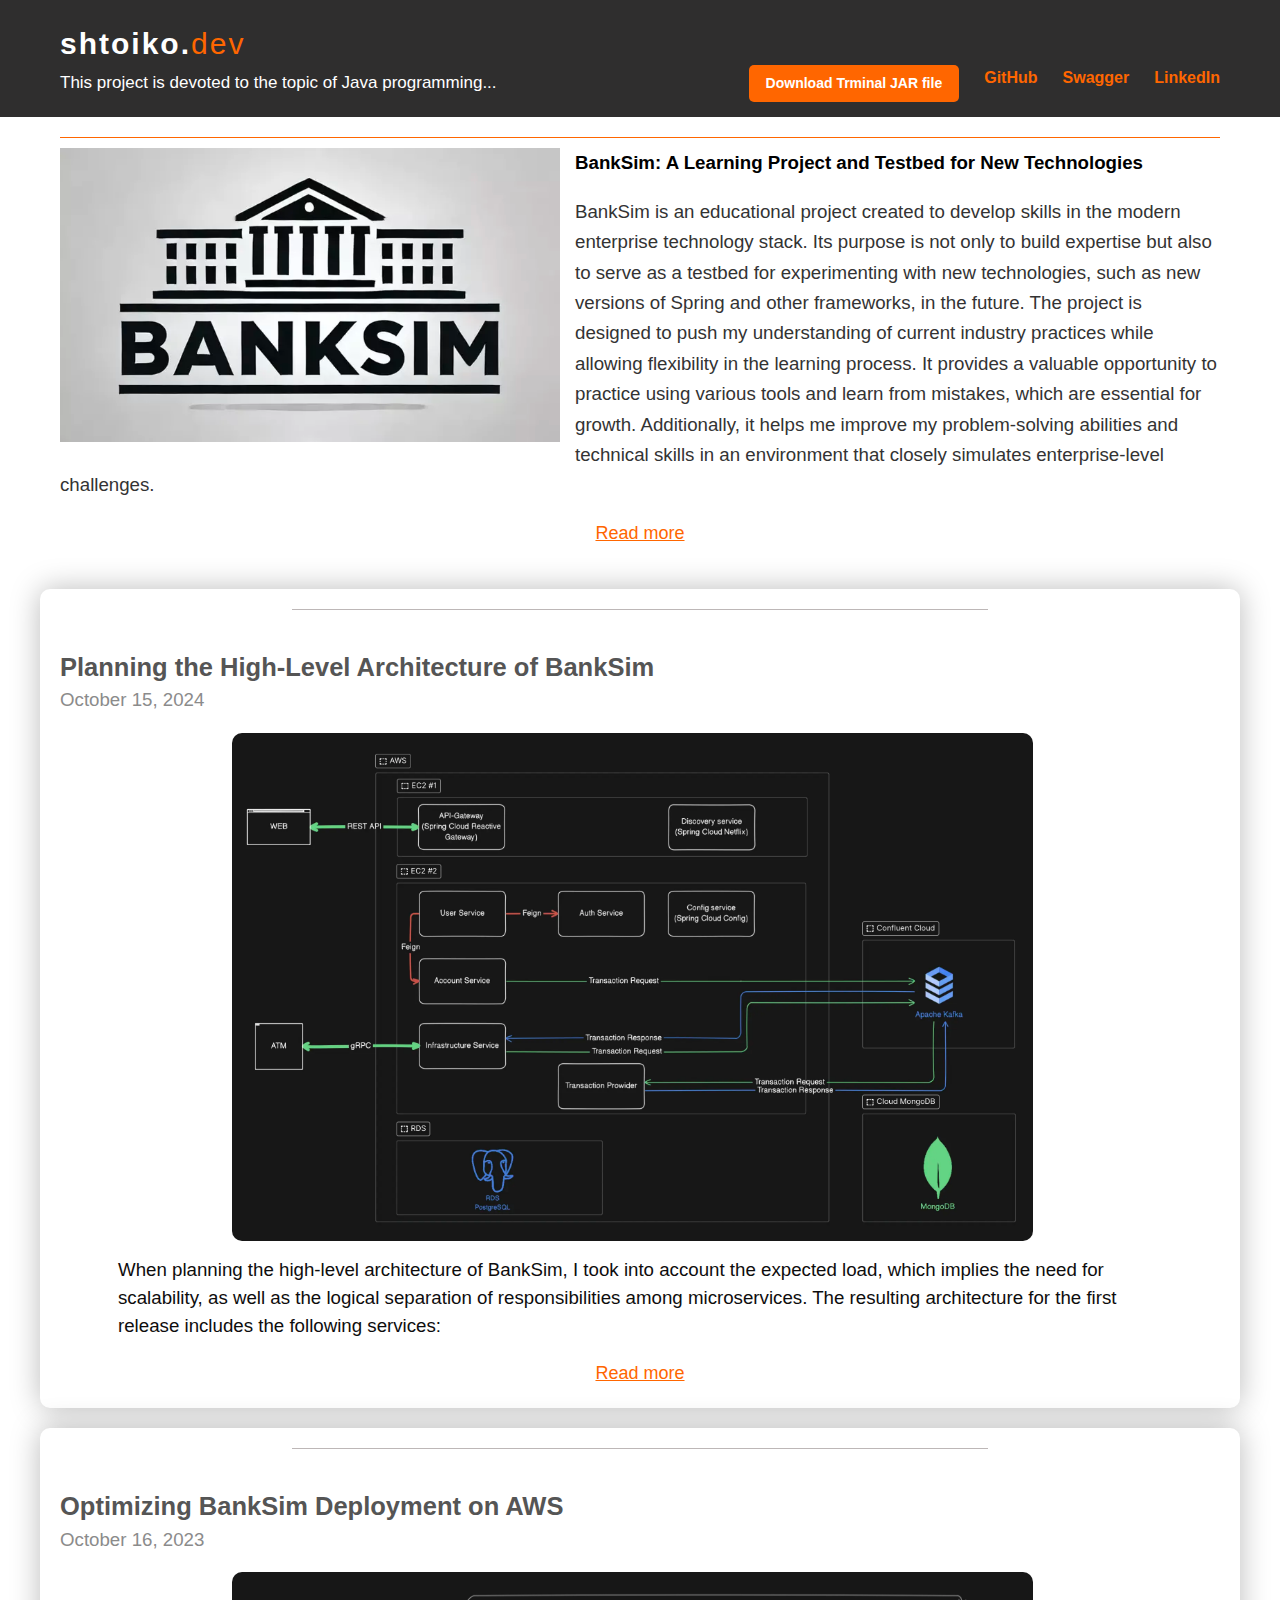
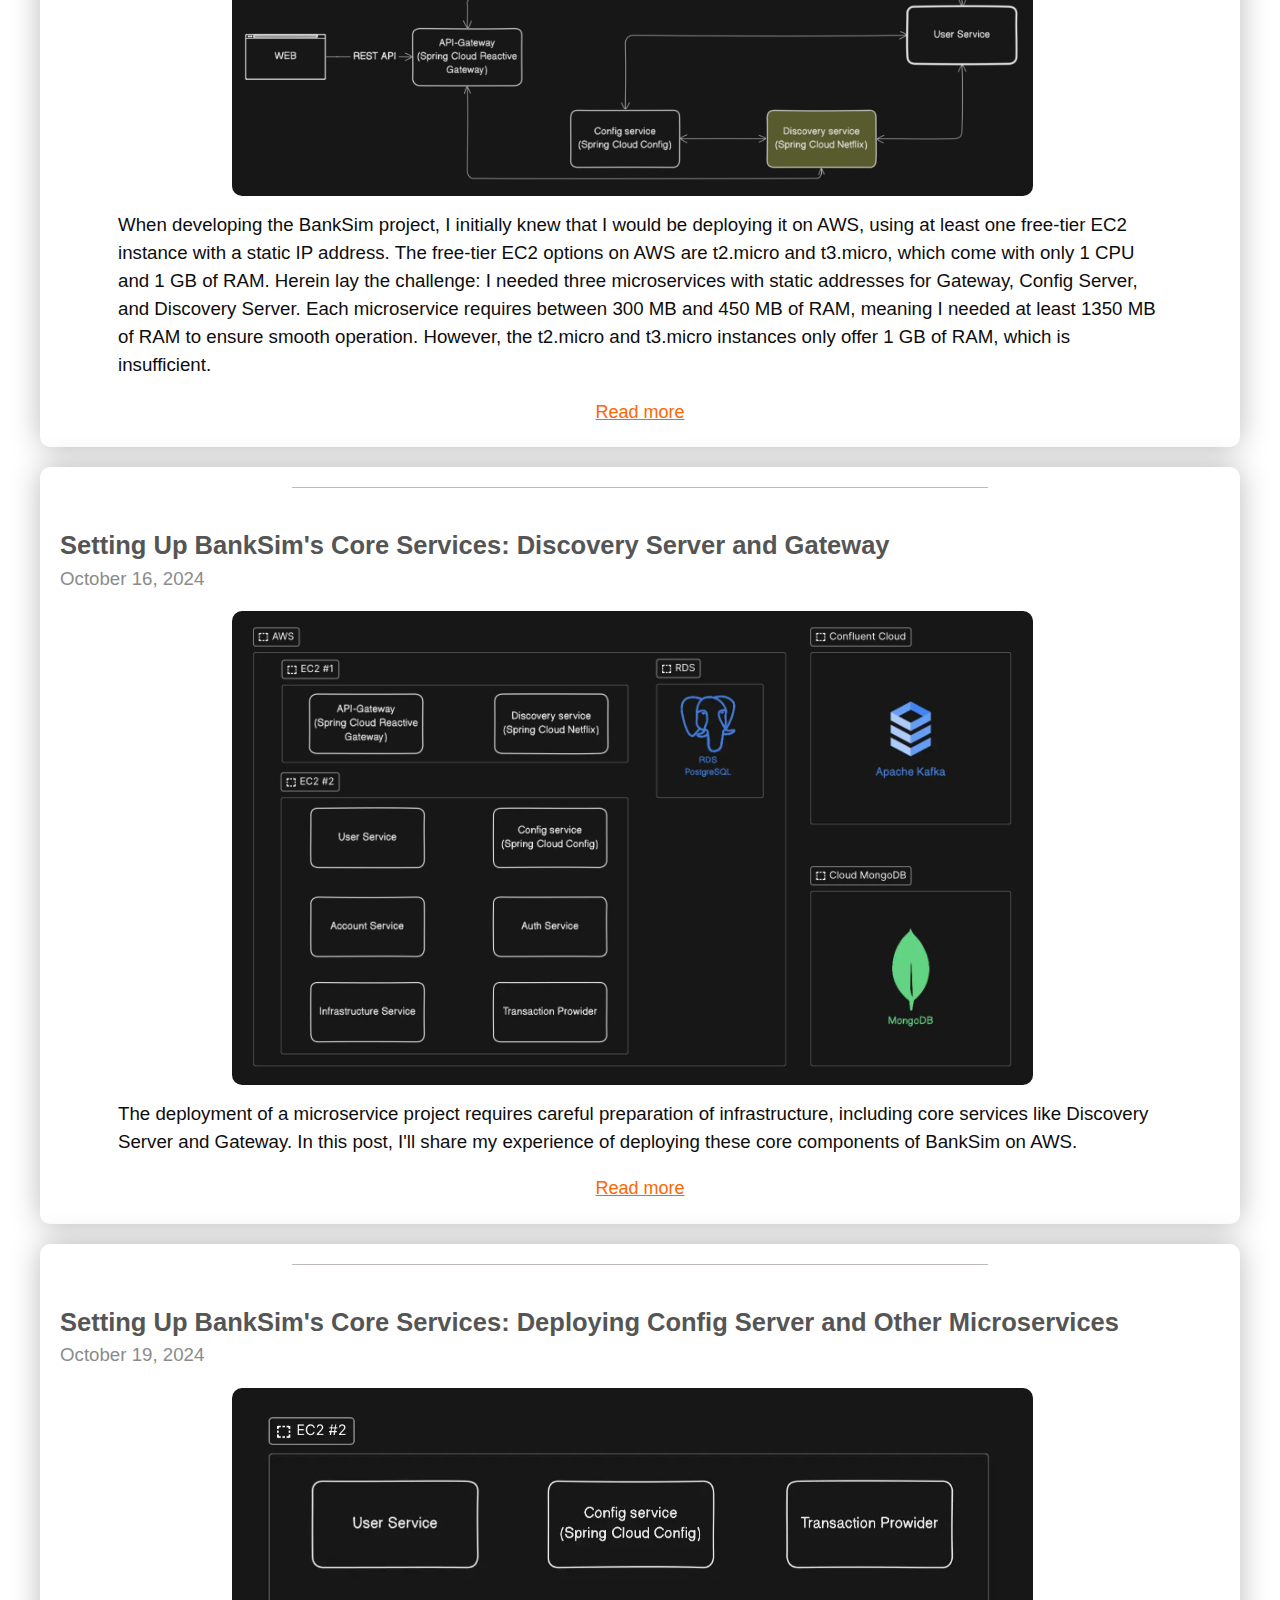
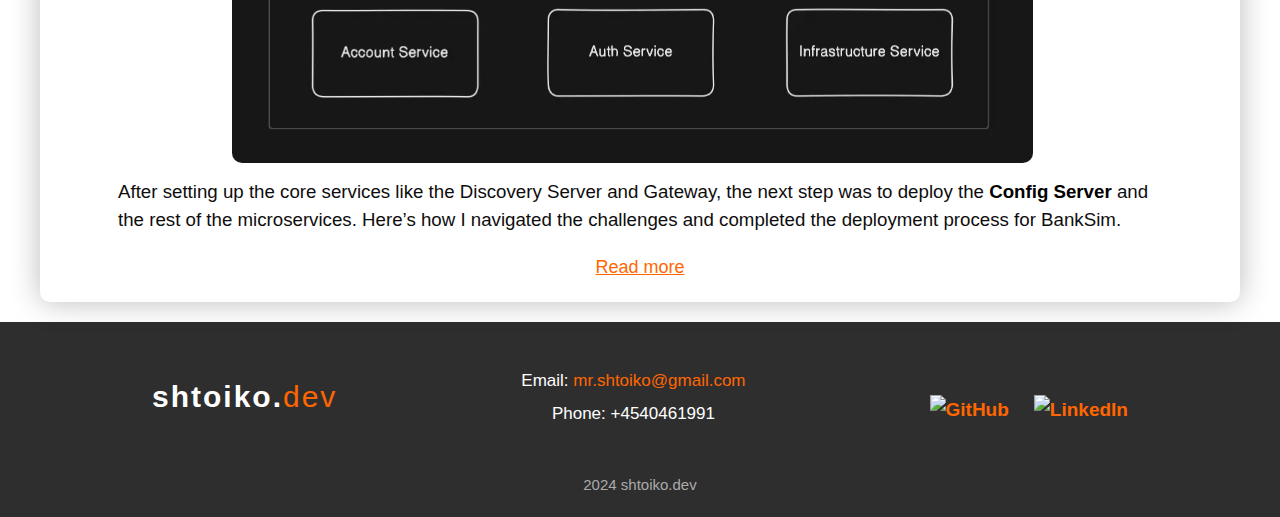
==== commit 7097a1db: "Add download terminal btn" ====
--- a/post.html
+++ b/post.html
@@ -4,7 +4,7 @@
 <head>
   <meta charset="UTF-8">
   <meta name="viewport" content="width=device-width, initial-scale=1.0">
-  <title>CV/Project</title>
+  <title>BankSim Project</title>
   <link rel="stylesheet" href="css/styles.css">
   <link rel="stylesheet" href="css/responsive.css">
   <link rel="icon" type="image/png" href="./img/icons.png">
@@ -22,10 +22,13 @@
         <p class="short-description">This project is devoted to the topic of Java programming...</p>
         <p class="full-description"></p>
       </div>
-
+      <!-- <div class="download-plate">
+      </div> -->
       <div class="social-linka">
+        <a href="files/ATMsimulator-0.4.jar" download class="btn-download-terminal">Download Trminal JAR file</a>
         <a href="https://github.com/ShtoikoVasyl" class="social-linker">GitHub</a>
-        <a href="http://13.36.126.221:8003/swagger-ui/index.html?urls.primaryName=AUTH_SERVICE" class="social-linker">Swagger</a>
+        <a href="http://13.36.126.221:8003/swagger-ui/index.html?urls.primaryName=AUTH_SERVICE"
+          class="social-linker">Swagger</a>
         <a href="https://www.linkedin.com/in/vasyl-shtoiko-895ab2316/" class="social-linker">LinkedIn</a>
 
       </div>
--- a/css/styles.css
+++ b/css/styles.css
@@ -151,6 +151,24 @@
 
 .social-link:hover {
   color: #313030;
+}
+
+.btn-download-terminal {
+  display: inline-block;
+  padding: 7px 17px;
+  background-color: #ff6600;
+  color: white;
+  text-decoration: none;
+  border-radius: 5px;
+  font-weight: bold;
+  font-size: 14px;
+  justify-content: center;
+  align-items: center;
+  text-align: center;
+}
+
+.btn-download-terminal:hover {
+  background-color: #ff4500;
 }
 
 .btn-download {
@@ -274,9 +292,10 @@
 }
 
 .skills-column h3 {
-  font-size: 32px;
+  font-size: 24px;
   margin-bottom: 15px;
   color: #636262;
+  text-align: center;
 }
 
 .skills-column ul {
@@ -316,7 +335,7 @@
 }
 
 .experience-grid {
-  max-width: 900px;
+  max-width: 1000px;
   margin: 0 auto;
   display: flex;
   flex-direction: column;
@@ -606,6 +625,10 @@
   color: #ff6600;
   font-weight: bold;
   transition: color 0.3s;
+  display: inline-block;
+  justify-content: center;
+  align-items: center;
+  text-align: center;
 }
 
 .social-linker:hover {
--- a/css/responsive.css
+++ b/css/responsive.css
@@ -106,7 +106,7 @@
   }
 
   .skills-column h3 {
-    font-size: 30px;
+    font-size: 26px;
     margin-bottom: 15px;
     color: #333;
   }
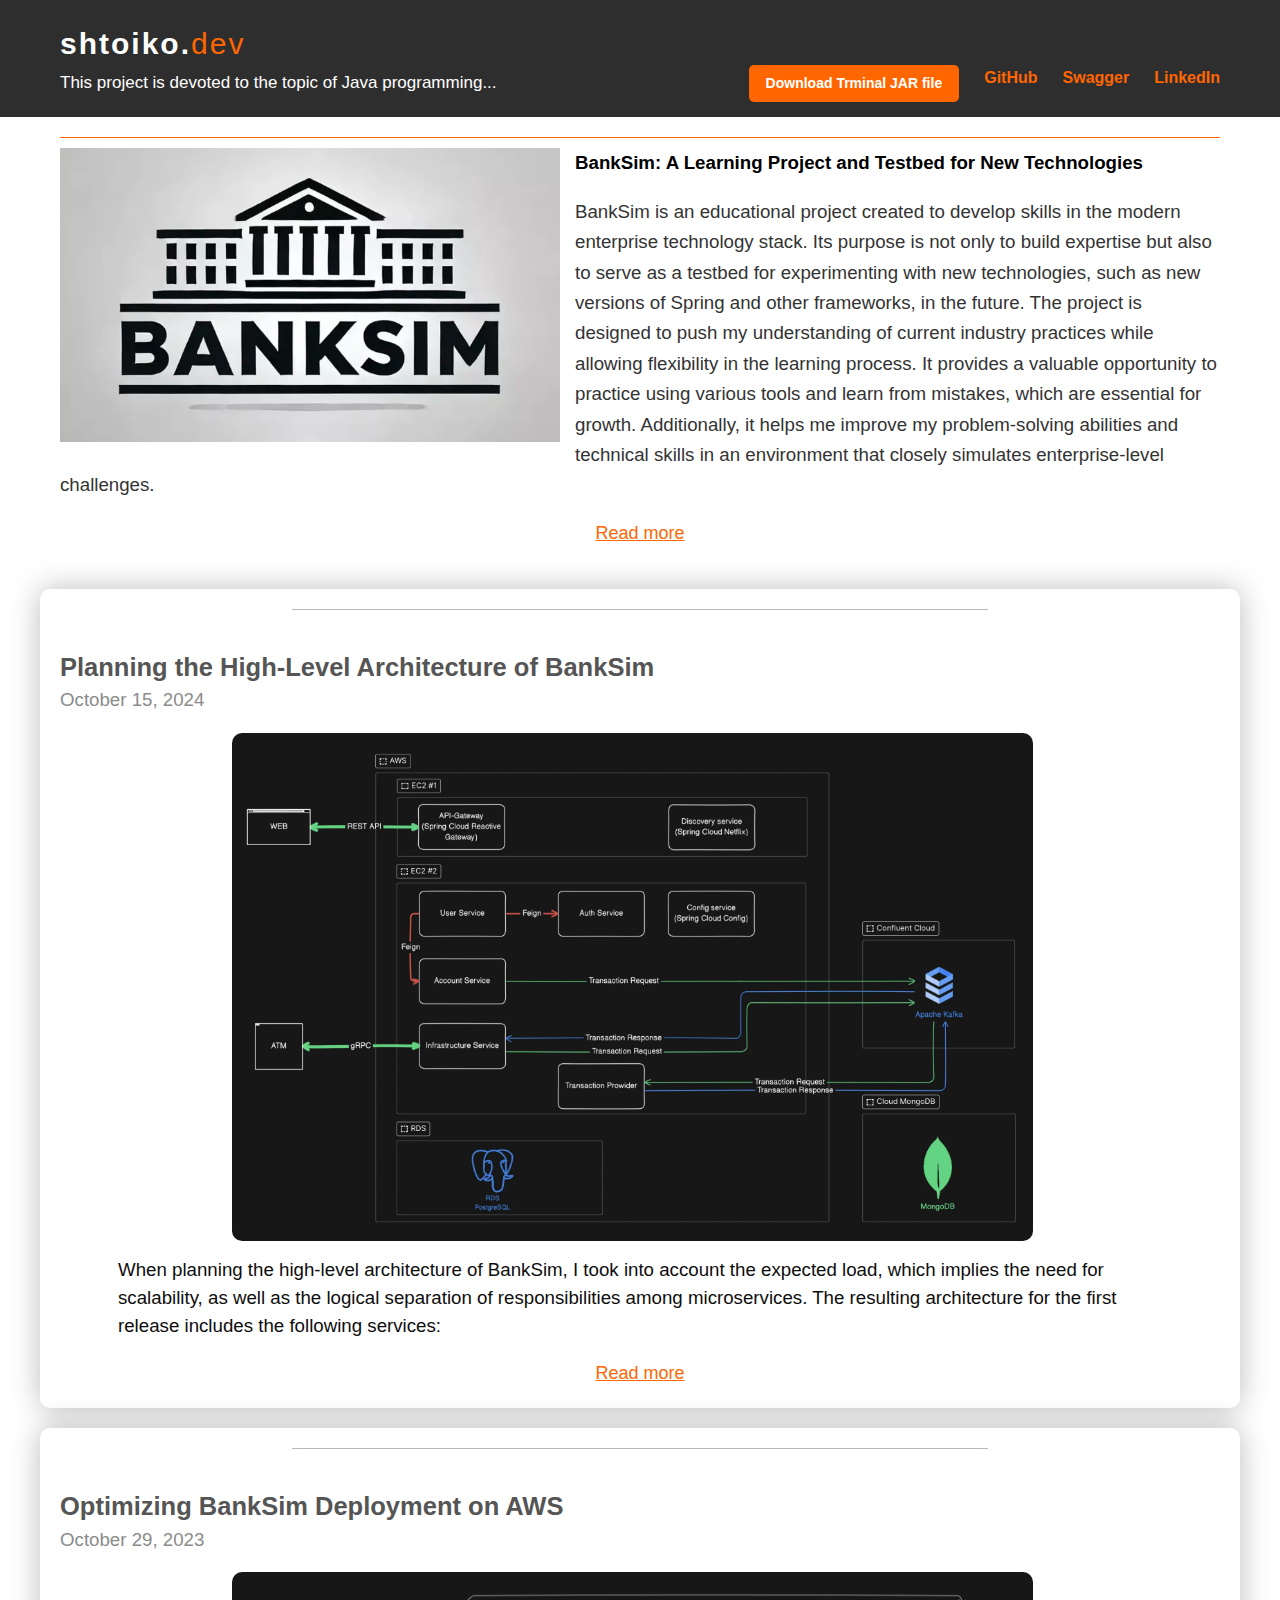
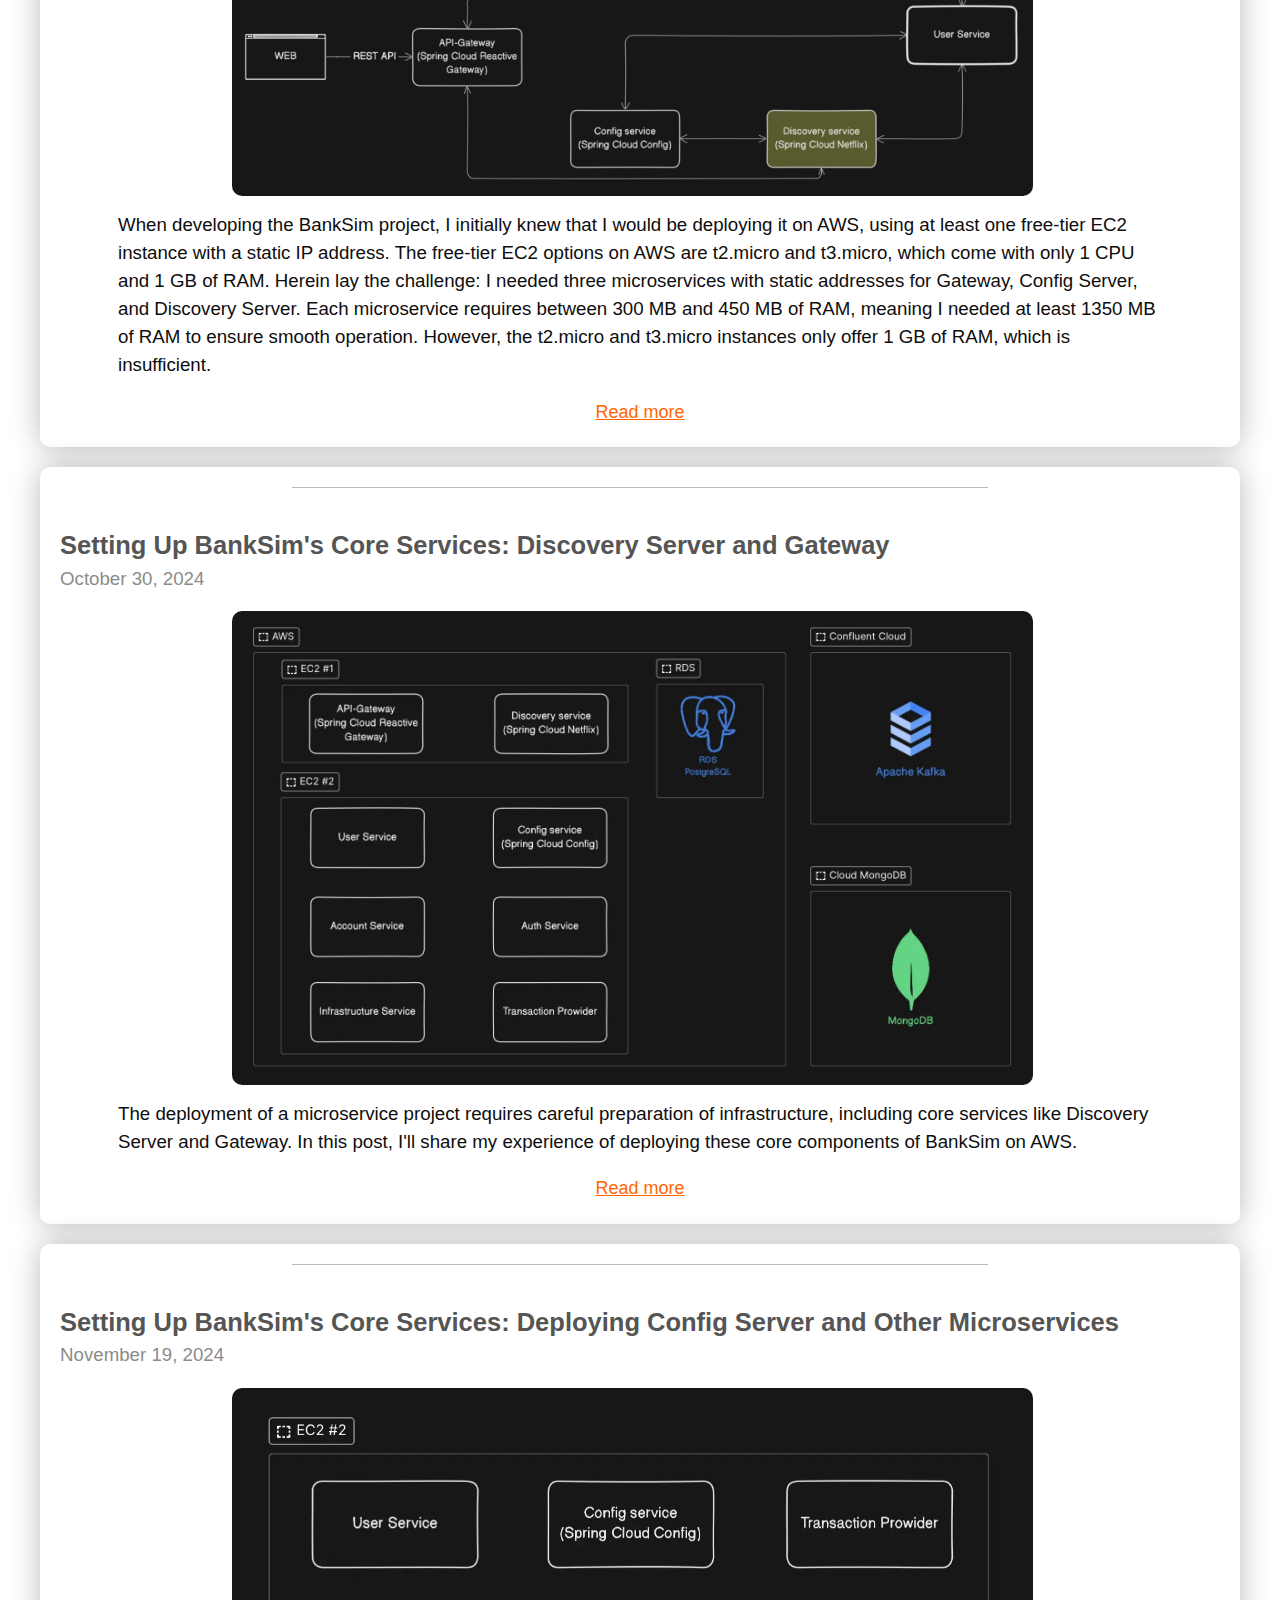
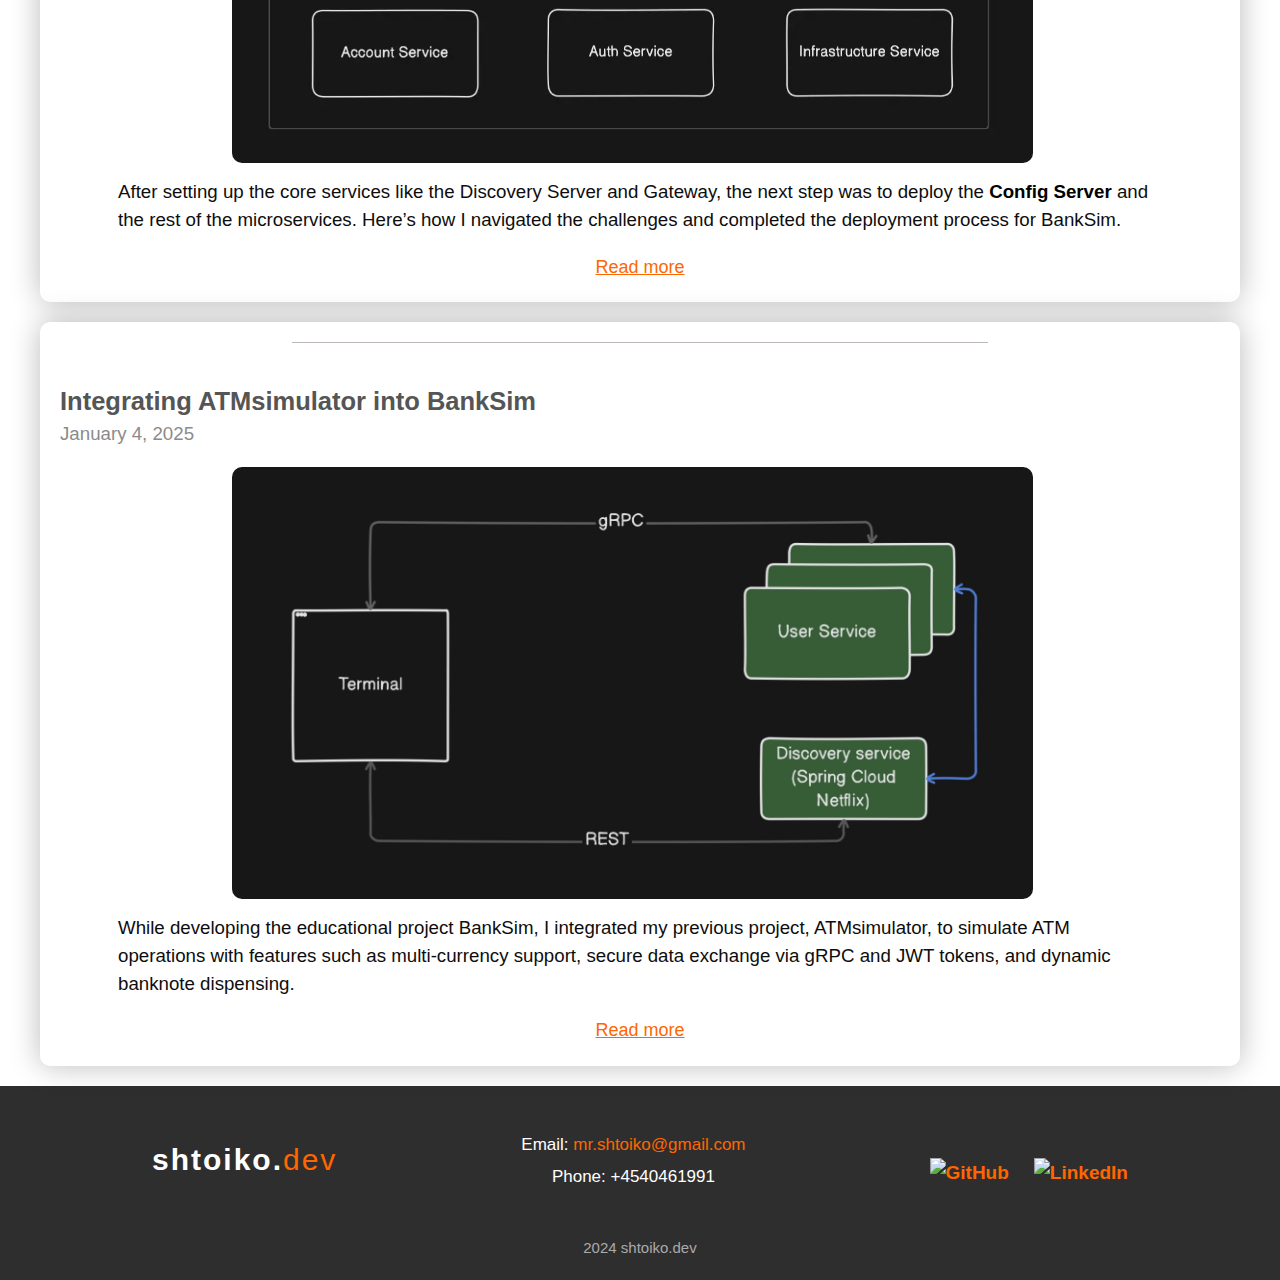
==== commit b7c40821: "Add new post" ====
--- a/post.html
+++ b/post.html
@@ -161,7 +161,7 @@
     <div class="post">
       <div class="line"></div>
       <h2 class="text-block">Optimizing BankSim Deployment on AWS</h2>
-      <p class="parg-block">October 16, 2023</p>
+      <p class="parg-block">October 29, 2023</p>
       <div class="post-img">
         <img class="img-post" src="./img/block3.webp" alt="Зображення 2">
       </div>
@@ -208,7 +208,7 @@
     <div class="post">
       <div class="line"></div>
       <h2 class="text-block">Setting Up BankSim's Core Services: Discovery Server and Gateway</h2>
-      <p class="parg-block">October 16, 2024</p>
+      <p class="parg-block">October 30, 2024</p>
       <div class="post-img">
         <img class="img-post" src="./img/block4.webp" alt="Зображення 4">
       </div>
@@ -330,7 +330,7 @@
     <div class="post">
       <div class="line"></div>
       <h2 class="text-block">Setting Up BankSim's Core Services: Deploying Config Server and Other Microservices</h2>
-      <p class="parg-block">October 19, 2024</p>
+      <p class="parg-block">November 19, 2024</p>
       <div class="post-img">
         <img class="img-post" src="./img/block5.webp" alt="Зображення 5">
       </div>
@@ -441,6 +441,40 @@
       </div>
     </div>
 
+    <div class="post">
+      <div class="line"></div>
+      <h2 class="text-block">Integrating ATMsimulator into BankSim</h2>
+      <p class="parg-block">January 4, 2025</p>
+      <div class="post-img">
+        <img class="img-post" src="./img/block6.webp" alt="ATM Simulation">
+      </div>
+      <p class="short-text">
+        While developing the educational project BankSim, I integrated my previous project, ATMsimulator, to simulate ATM operations with features such as multi-currency support, secure data exchange via gRPC and JWT tokens, and dynamic banknote dispensing.
+      </p>
+    
+      <div class="full-text-container">
+        <p class="full-text">
+          While developing the educational project <strong>BankSim</strong>, I decided to integrate my previous project, <strong>ATMsimulator</strong>, which simulates the operation of an ATM. This application, written in Java 8, supports multiple currencies and allows determining which denominations should be dispensed to the user to provide the required amount. It also checks whether the transaction can be performed considering the available supply of banknotes. To avoid the need for manually inputting the initial banknote balance, the system automatically generates it randomly at startup, enabling the testing of various ATM usage scenarios.
+        </p>
+        <p class="full-text">
+          For the integration of <strong>ATMsimulator</strong> into <strong>BankSim</strong>, it was necessary to ensure its interaction with the infrastructure service <strong>INFRASTRUCTURESERVICE</strong>, which handles ATM requests. This required implementing a mechanism to query the <strong>Discovery Server</strong> to obtain a list of active service instances that include metadata with address and port information. To evenly distribute the load among the services, each new connection from <strong>ATMsimulator</strong> is established randomly with one of the available instances of <strong>INFRASTRUCTURESERVICE</strong>. Thanks to this approach, the system avoids overloading individual services and operates more reliably.
+        </p>
+        <p class="full-text">
+          For data exchange between the ATM and <strong>INFRASTRUCTURESERVICE</strong>, I decided to use <strong>gRPC</strong>, which enabled fast and efficient interaction between services by utilizing a binary data transmission format. An important aspect of the integration was ensuring the security of data exchange; therefore, I implemented authentication and authorization using <strong>JWT tokens</strong>, which guarantees that requests come from authorized terminals and that external services cannot interfere with the process.
+        </p>
+        <p class="full-text">
+          Special attention had to be paid to the correct routing of responses from the service to the ATM. To ensure proper handling of requests, <strong>INFRASTRUCTURESERVICE</strong> stores the connection with the terminal in a <strong>Map</strong> along with its unique identifier. When the ATM initiates a cash withdrawal request, the service appends its identifier to the transaction, allowing the response to be directed precisely to the terminal expecting it. This approach made it possible to implement account number and PIN verification, create a cash withdrawal transaction from the account, and deliver the result of the operation to the specific terminal.
+        </p>
+        <p class="full-text">
+          The development of this integration has made the <strong>BankSim</strong> system more flexible and functional. The use of <strong>gRPC</strong> and a custom implementation of the service discovery mechanism has ensured fast, scalable, and secure interaction among the services. The next step in the system’s evolution will be to expand transaction analytics, which will allow tracking user behavior and optimizing ATM operations, as well as improving the algorithms for selecting denominations to minimize leftover banknotes in the terminals. Integrating <strong>ATMsimulator</strong> into <strong>BankSim</strong> has been an important milestone in the project’s development and has provided valuable experience in building distributed systems.
+        </p>
+      </div>
+    
+      <div class="post-read_more-btn">
+        <a href="javascript:void(0);" class="read-more" onclick="toggleText(this)" style="color: #ff6600;">Read more</a>
+      </div>
+    </div>
+
     <!-- <div class="post">
       <div class="line"></div>
       <h2 class="text-block">Device and operation of JVM (Java Virtual Machine)</h2>
